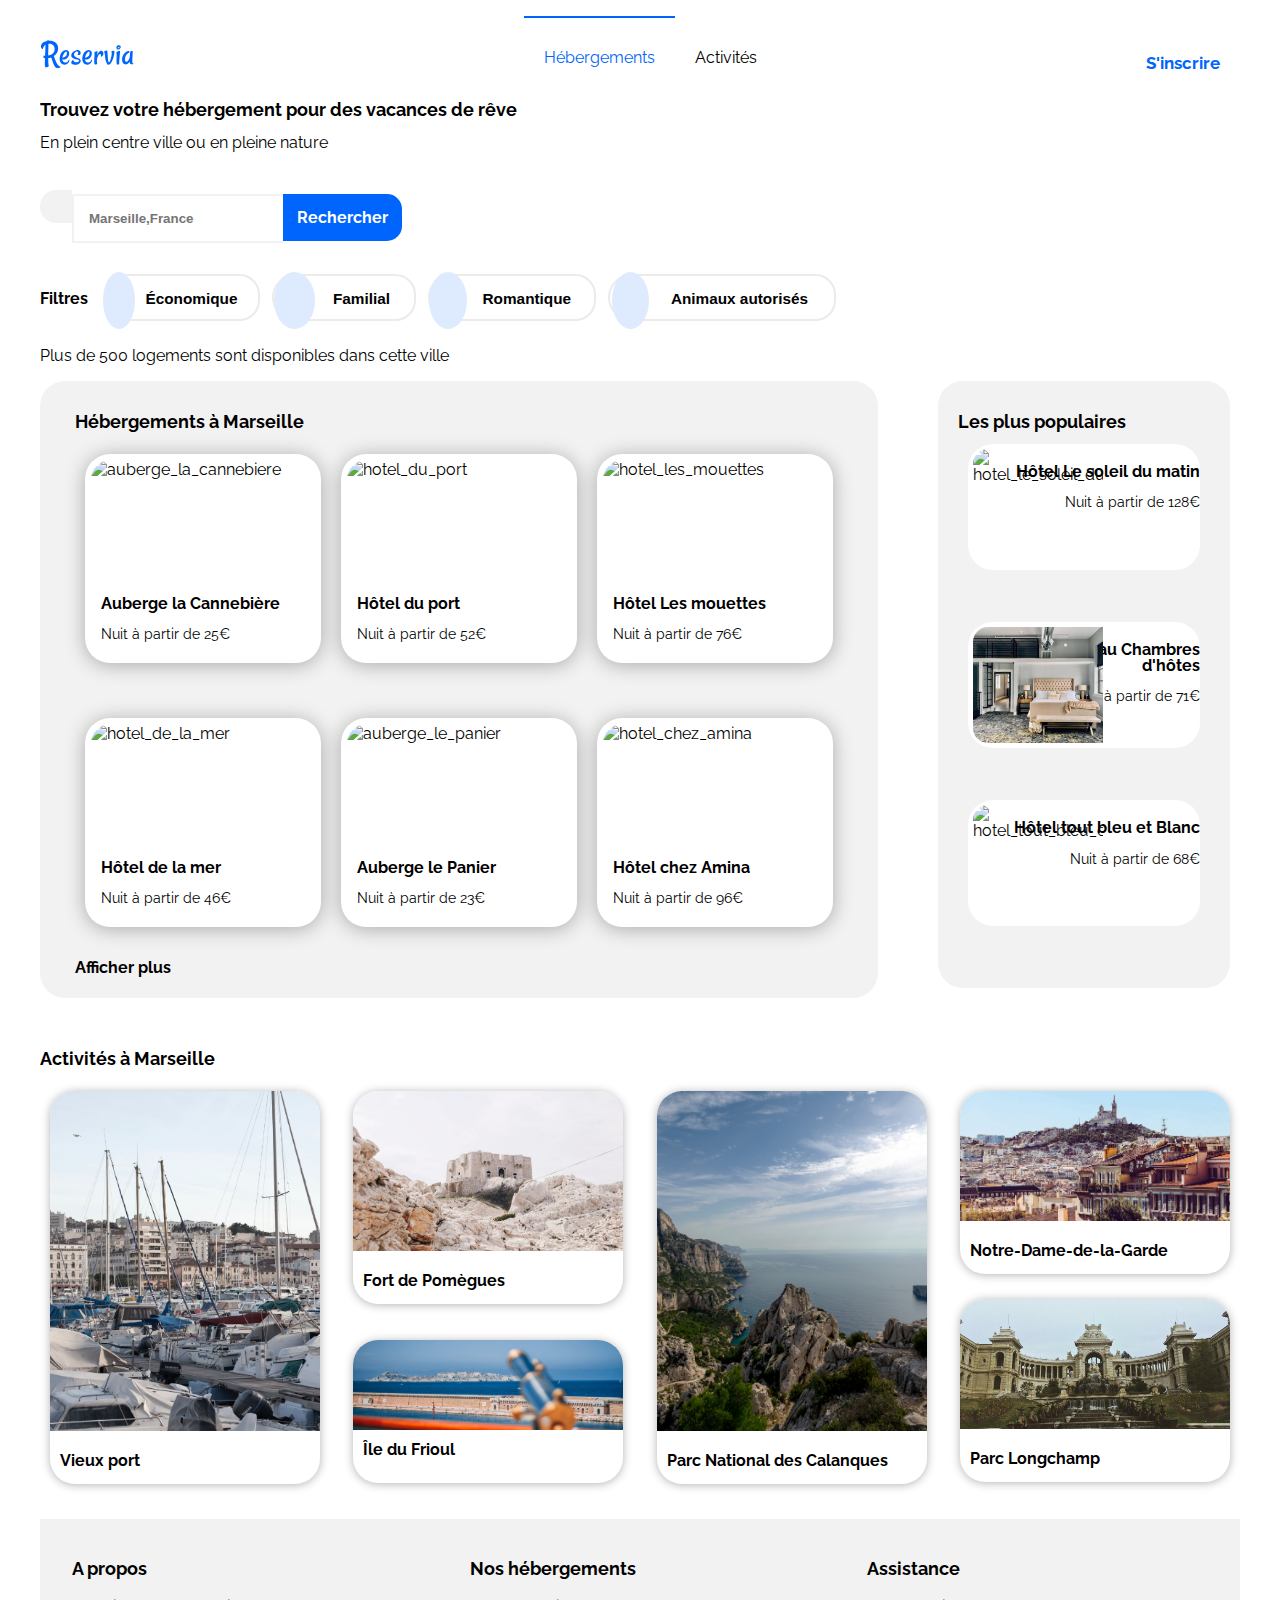
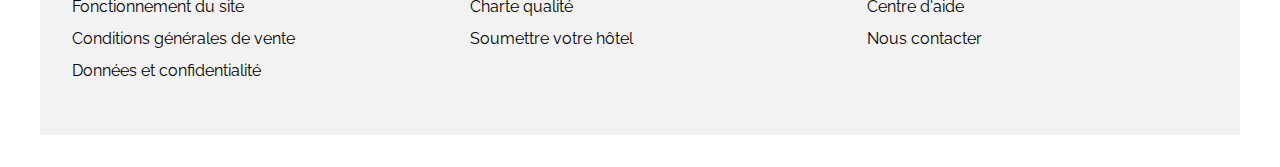
==== index.html @ 5d2b412c "Changement logo" ====
<!DOCTYPE html>

<html lang="fr">

<head>
    <meta charset="utf-8" />
    <meta name="viewport" content="width=device-width" />
    <link rel="preconnect" href="https://fonts.gstatic.com">
    <link href="https://fonts.googleapis.com/css2?family=Raleway:wght@300;400;700&display=swap" rel="stylesheet">
    <link href="Style.css" rel="stylesheet" />
    <link href="./css/all.css" rel="stylesheet">
    <title>Reservia</title>
</head>

<body>
    <div id="bloc_page">
        <div class="container">
            <header>


                <div id="logo">
                    <img src="img/Reservia.svg" alt="Logo de Reservia">
                </div>

                <nav class="liens-menu">
                    <ul>
                        <li class="menu1"><a href="#hebergements-a-marseille">Hébergements</a></li>
                        <li class="menu2"><a href="#activites">Activités </a></li>

                    </ul>
                </nav>
                <nav>
                    <h3 class="menu3"><a href="#">S'inscrire</a></h3>
                </nav>
            </header>

            <h1>Trouvez votre hébergement pour des vacances de rêve</h1>
            <p>En plein centre ville ou en pleine nature</p>

            <div class="recherche">
                <i class="fas fa-map-marker-alt"></i><input type="search" placeholder="Marseille,France">

                <h5>Rechercher<i class="fas fa-search"></i></h5>
            </div>


            <div id="filtres">
                <h4>Filtres</h4>

                <button class="encadrement1"><i class="fas fa-money-bill-wave"></i>
                    <h6>Économique</h6>
                </button>
                <button class="encadrement2"><i class="fas fa-child"></i>
                    <h6>Familial</h6>
                </button>
                <button class="encadrement3"><i class="fas fa-heart"></i>
                    <h6>Romantique</h6>
                </button>
                <button class="encadrement4"><i class="fas fa-dog"></i>
                    <h6>Animaux autorisés</h6>
                </button>
            </div>

            <p><i class="fas fa-info-circle"></i> Plus de 500 logements sont disponibles dans cette ville</p>

            <section>
                <div class="hotel-grid">
                    <h2>Hébergements à Marseille</h2>


                    <div class="hotel-card1">
                        <figure>
                            <div class="hotel-card-picture">
                                <a href="#">

                                    <img src="img/hebergements/3_medium/auberge_la_cannebiere_medium.jpg"
                                        alt="auberge_la_cannebiere"> </a>

                            </div>
                            <figcaption>
                                <a href="#"> Auberge la Cannebière <br>
                                    <p>Nuit à partir de 25€</p>
                                    <i class="fas fa-star"></i><i class="fas fa-star"></i><i class="fas fa-star"></i><i
                                        class="fas fa-star"></i><i class="far fa-star"></i>
                                </a>
                            </figcaption>
                        </figure>


                        <figure>
                            <div class="hotel-card-picture">

                                <a href="#">

                                    <img src="img/hebergements/3_medium/hotel_du_port_medium.jpg"
                                        alt="hotel_du_port"></a>
                            </div>
                            <figcaption>
                                <a href="#">Hôtel du port<br>
                                    <p>Nuit à partir de 52€</p>
                                    <i class="fas fa-star"></i><i class="fas fa-star"></i><i class="fas fa-star"></i><i
                                        class="fas fa-star"></i><i class="fas fa-star"></i>
                                </a>

                            </figcaption>
                        </figure>


                        <figure>
                            <div class="hotel-card-picture">

                                <a href="#">

                                    <img src="img/hebergements/3_medium/hotel_les_mouettes_medium.jpg"
                                        alt="hotel_les_mouettes"></a>
                            </div>
                            <figcaption>
                                <a href="#">Hôtel Les mouettes<br>
                                    <p>Nuit à partir de 76€</p>
                                    <i class="fas fa-star"></i><i class="fas fa-star"></i><i class="fas fa-star"></i><i
                                        class="fas fa-star"></i><i class="far fa-star"></i>
                                </a>

                            </figcaption>
                        </figure>
                    </div>

                    <div class="hotel-card2">
                        <figure>
                            <div class="hotel-card-picture">

                                <a href="#">

                                    <img src="img/hebergements/3_medium/hotel_de_la_mer_medium.jpg"
                                        alt="hotel_de_la_mer"></a>
                            </div>
                            <figcaption>
                                <a href="#">Hôtel de la mer<br>
                                    <p>Nuit à partir de 46€</p>
                                    <i class="fas fa-star"></i><i class="fas fa-star"></i><i class="fas fa-star"></i><i
                                        class="far fa-star"></i><i class="far fa-star"></i>
                                </a>

                            </figcaption>
                        </figure>


                        <figure>
                            <div class="hotel-card-picture">

                                <a href="#">

                                    <img src="img/hebergements/3_medium/auberge_le_panier_medium.jpg"
                                        alt="auberge_le_panier"></a>
                            </div>
                            <figcaption>
                                <a href="#">Auberge le Panier<br>
                                    <p>Nuit à partir de 23€</p>
                                    <i class="fas fa-star"></i><i class="fas fa-star"></i><i class="fas fa-star"></i><i
                                        class="fas fa-star"></i><i class="far fa-star"></i>
                                </a>

                            </figcaption>
                        </figure>


                        <figure>
                            <div class="hotel-card-picture">

                                <a href="#">

                                    <img src="img/hebergements/3_medium/hotel_chez_amina_medium.jpg"
                                        alt="hotel_chez_amina"></a>
                            </div>
                            <figcaption>
                                <a href="#">Hôtel chez Amina<br>
                                    <p>Nuit à partir de 96€</p>
                                    <i class="fas fa-star"></i><i class="fas fa-star"></i><i class="fas fa-star"></i><i
                                        class="fas fa-star"></i><i class="fas fa-star"></i>
                                </a>

                            </figcaption>
                        </figure>
                    </div>

                    <h4>Afficher plus</h4>
                </div>

                <aside>
                    <div id="populaires">
                        <h2>Les plus populaires<i class="fas fa-chart-line"></i></h2>

                        <div class="hotel-card-popular">
                            <figure>
                                <div class="hotel-card-picture2">

                                    <a href="#">

                                        <img src="img/hebergements/4_small/hotel_le_soleil_du_matin.jpg"
                                            alt="hotel_le_soleil_du_matin"></a>
                                </div>
                                <figcaption>
                                    <a href="#">Hôtel Le soleil du matin<br>
                                        <p>Nuit à partir de 128€</p>
                                        <i class="fas fa-star"></i><i class="fas fa-star"></i><i
                                            class="fas fa-star"></i><i class="fas fa-star"></i><i
                                            class="fas fa-star"></i>
                                    </a>

                                </figcaption>
                            </figure>
                        </div>

                        <div class="hotel-card-popular">
                            <figure>
                                <div class="hotel-card-picture2">

                                    <a href="#">

                                        <img src="img/hebergements/4_small/au_coeur_de_leau_chambres_dhotes.jpg"
                                            alt="hotel_au_coeur_de_l'eau"></a>
                                </div>
                                <figcaption>
                                    <a href="#">Au coeur de l'eau Chambres d'hôtes<br>
                                        <p>Nuit à partir de 71€</p>
                                        <i class="fas fa-star"></i><i class="fas fa-star"></i><i
                                            class="fas fa-star"></i><i class="fas fa-star"></i><i
                                            class="far fa-star"></i>
                                    </a>

                                </figcaption>
                            </figure>
                        </div>

                        <div class="hotel-card-popular">
                            <figure>
                                <div class="hotel-card-picture2">

                                    <a href="#">

                                        <img src="img/hebergements/4_small/hotel_tout_bleu_et_blanc.jpg"
                                            alt="hotel_tout_bleu_et_blanc"> </a>
                                </div>
                                <figcaption>
                                    <a href="#">Hôtel tout bleu et Blanc<br>
                                        <p>Nuit à partir de 68€</p>
                                        <i class="fas fa-star"></i><i class="fas fa-star"></i><i
                                            class="fas fa-star"></i><i class="fas fa-star"></i><i
                                            class="far fa-star"></i>
                                    </a>

                                </figcaption>
                            </figure>
                        </div>

                    </div>

                </aside>
            </section>

            <section id="act-Marseille">
                <h2 id="activites"> Activités à Marseille</h2>

                <div class="activity">

                    <div class="card-activity1">


                        <figure>
                            <div class="activity-picture">

                                <a href="#">

                                    <img src="img/activites/1_xlarge/vieux_port_large.jpg" alt="vieux_port"></a>
                            </div>

                            <figcaption>
                                <a href="#">Vieux port</a>

                            </figcaption>
                        </figure>
                    </div>

                    <div class="card-activity2">
                        <figure>
                            <div class="activity-picture">
                                <div id="fort">
                                    <a href="#">

                                        <img src="img/activites/3_medium/fort_de_pomegues_medium.jpg"
                                            alt="fort_de_pomegues"> </a>
                                </div>
                            </div>
                            <figcaption>
                                <a href="#">Fort de Pomègues</a>


                            </figcaption>
                        </figure>

                        <figure>
                            <div class="activity-picture">
                                <div id="frioul">
                                    <a href="#">
                                        <img src="img/activites/3_medium/ile_du_frioul_medium.jpg"
                                            alt="ile_du_frioul"></a>

                                </div>
                                <figcaption>
                                    <a href="#">Île du Frioul </a>
                            </div>
                            </figcaption>
                        </figure>
                    </div>

                    <div class="card-activity1">
                        <figure>
                            <div class="activity-picture">

                                <a href="#">
                                    <img src="img/activites/1_xlarge/parc_national_des_calanques_large.jpg"
                                        alt="parc_national_des_calanques"></a>
                            </div>
                            <figcaption>
                                <a href="#">Parc National des Calanques</a>

                            </figcaption>
                        </figure>
                    </div>

                    <div class="card-activity3">
                        <figure>
                            <div class="activity-picture">

                                <a href="#">
                                    <img src="img/activites/3_medium/notre_dame_de_la_garde_medium.jpg"
                                        alt="notre_dame_de_la_garde"></a>
                            </div>
                            <figcaption>
                                <a href="#">Notre-Dame-de-la-Garde</a>

                            </figcaption>
                        </figure>


                        <div class="card-activity3">
                            <figure>
                                <div class="activity-picture">

                                    <a href="#">
                                        <img src="img/activites/3_medium/parc_longchamp_medium.jpg"
                                            alt="parc_longchamp"></a>
                                </div>
                                <figcaption>
                                    <a href="#">Parc Longchamp</a>
                                </figcaption>
                            </figure>
                        </div>

                    </div>
                </div>
            </section>


            <footer>

                <div class="footer-box container">
                    <div class="footer-sections">
                        <h1>A propos</h1>
                        <ul>
                            <li><a href="#">Fonctionnement du site</a></li>
                            <li><a href="#">Conditions générales de vente</a></li>
                            <li><a href="#">Données et confidentialité</a></li>
                        </ul>
                    </div>

                    <div class="footer-sections">
                        <h1> Nos hébergements </h1>
                        <ul>
                            <li><a href="#">Charte qualité</a></li>
                            <li><a href="#">Soumettre votre hôtel</a>
                        </ul>
                    </div>

                    <div class="footer-sections">
                        <h1>Assistance</h1>
                        <ul>
                            <li><a href="#">Centre d'aide</a></li>
                            <li><a href="#">Nous contacter</a></li>
                        </ul>
                    </div>
                </div>


            </footer>
        </div>
    </div>
</body>

</html>
---- Style.css ----
/*Police*/

body {
    font-family: "Raleway", sans-serif;
    margin:0;
}

                    /*#############################*/
                    /*Eléments principaux de la page*/
                    /*#############################*/

.container {
    max-width: 1200px;
    margin: auto;
    padding: 2em;
}
/*Photos body*/

figure a{
    text-decoration: none;
    color:black;
}

/*Header-Navigation*/

header img {
    width: 95px;
}

.liens-menu {
    list-style-type: none;
    display: flex;
}

header ul{
    list-style-type: none;
    display: flex;
}

header {
    display: flex;
    justify-content: space-between;

}

header a {
    color: black;
    text-decoration: none;
    padding:20px;
}

.menu1 a {
    color: #0065fc;
    border-top: 2px solid #0065fc;
    padding-top: 30px;
}

.menu3 a {
    color: #0065fc;
    font-size: 0.9em;
}

/*Les différents titres*/

h1, h2{
    font-weight: bold;
    font-size:1.15em;
    line-height: 0.7em;
}

/*Pour la section hébergements et activités*/

section {
    display: flex;
    flex-wrap: nowrap;
}

/*barre de recherche*/

.fa-map-marker-alt {
    color: black;
    border-radius: 16px 0px 0px 16px;
    background-color:  #f2f2f2;
    padding: 16px;
    padding-bottom: 18px;
    padding-top:15px;
}

input {
    font-weight:bold;
    border:2px solid #f2f2f2;
    border-color: #f2f2f2;
    padding: 15px;
    border-right: 10px;
}

.recherche  {
    display: flex;
    flex-wrap: nowrap;
    justify-content: flex-start;
    align-items: baseline;
    background-color: transparent;
}

.recherche h5 {
    color: white;
    font-size: 1em;
    border:none;
    border-radius: 0px 15px 15px 0px;
    border-color: #f2f2f2;
    padding: 14px;
    background-color: #0065fc;
}

.fa-search {
    color: transparent;
}
                /*######*/
                /*Filtres*/
                /*######*/

#filtres{
    display: flex;
}
#filtres h4{
    margin-right: 10px;
}
#filtres h6{
    font-size: 1.15em;
    font-weight: bold;
    text-align: center;
    margin:8px;
}
    /*Encadrement des filtres*/

button {
    display: flex;
    justify-content: space-around;
    border-radius: 230px 200px 200px 230px;
    border: solid #dad3d37a 0.188em;
    background-color: white;
    padding: 0;
    margin: 6px;
    height:47px;
    padding: 5px 6px 0px 0px;
}


button:hover {
    color: #deebff;
    background-color:#0065fc;
}

/*Icônes et encadrement filtres*/

.encadrement1{
    width: 13%;
    padding-top: 6px;
}

.encadrement2{
    width: 12%;
    padding-top: 6px;
}

.encadrement3{
    width: 14%;
    padding-top: 6px;
}

.encadrement4{
    width: 19%;
    padding-top: 6px;
}

.fa-money-bill-wave {
    color: #0065fc;
    background-color: #deebff;
    padding: 20px 16px 16px 16px;
    border-radius: 50%;
    margin: -10px;
}

.fa-money-bill-wave:hover{
    background-color:rgb(250, 250, 250);
}

.fa-child {
    color: #0065fc;
    background-color: #deebff;
    padding: 20px 21px 16px 20px;
    border-radius: 54%;
    margin: -10px;
}

.fa-child:hover {
    background-color:rgb(250, 250, 250);

}

.fa-heart {
    color: #0065fc;
    background-color: #deebff;
    padding: 20px 19px 16px 19px;
    border-radius: 50%;
    margin: -10px;
}

.fa-heart:hover {
    background-color:rgb(250, 250, 250);

}

.fa-dog {
    color: #0065fc;
    background-color: #deebff;
    padding: 19px 18px 18px 19px;
    border-radius: 60%;
    margin: -10px;
}

.fa-dog:hover {
    background-color:rgb(250, 250, 250);

}

.fa-info-circle {
    color: white;
    background-color: #0065fc;
    border-radius: 60%;
}

/*Hébergements et activités*/

.fa-chart-line {
    padding-left: 135px;
}

.fa-star {
    color:  #0065fc;
}

.far.fa-star {
    color:  #f2f2f2;
}

                /*############################################*/
                /* MAIN SECTION WITH HOTELS GRID AND POPULAR */
                /*############################################*/

/*Relatif à Hébergements,Populaires et activités*/

figure {
    border-radius: 25px 25px 25px 25px;
    margin-top: 10px;
    margin-bottom: 10px;
    margin-left: 10px;
    margin-right: 10px;
}

figure img {
    display: flex;
    flex-flow: row nowrap;
    width: 100%;
    border-radius: 20px 20px 0px 0px;
    margin-top: 0px;
    margin-bottom: 0px;
    margin-left: 0px;
    margin-right: 0px;
}

figcaption {
    text-align: left;
    margin-top: 10px;
    margin-bottom: 10px;
    margin-left: 10px;
    margin-right: 10px;
}

figcaption {
    font-weight: bold;
    line-height: 1em;
    font-size: 1em;
}

figcaption p {
    font-weight:normal;
    font-size: 0.9em;
}
                                    /*#######################*/

/* Hébergements */


.hotel-grid {
    display: flex;
    flex-wrap: wrap;
    align-content: flex-start;
    border-radius: 25px 25px 25px 25px;
    background-color: #f2f2f2;
    padding-right: 35px;
    padding-left: 35px;
    padding-top: 20px;
    width: 65%;
}

.hotel-card-picture{
    position: relative;
    width: 14rem;
    height: 0;
    padding-bottom: 56.25%;
    overflow: hidden;
}

.hotel-card1{
    display: flex;
    flex-wrap: nowrap;
}

.hotel-grid figure{
    background-color: white;
    border-radius: 25px 25px 25px 25px;
    box-shadow:  0px 2px 20px rgba(0, 0, 0, 0.3);
    margin-top: 10px;
    margin-bottom: 10px;
    padding: 6px;
}

.hotel-card2{
    display: flex;
    flex-wrap: nowrap;
    margin-top:35px;
}

.hotel-card-picture img {
    position:absolute;
    object-fit: cover;
    height: 100%;
}

/*section aside Les plus populaires*/

aside {
    padding-left:20px;
}

#populaires {
    flex-direction: column;
    border-radius: 25px 25px 25px 25px;
    border: 2px;
    margin-left: 40px;
    padding-bottom: 10px;
    padding-top: 20px;
    padding-left: 20px;
    padding-right: 20px;
    width: 60%;
    background-color: #f2f2f2;
}

#populaires h1{
    padding-left: 15px;
}

#populaires figcaption{
    display: flex;
    flex-direction: column;
    width: 20em;
    margin:0;
    padding-top: 20px;
    text-align: right;
}

#populaires figure {
    border-radius: 25px 25px 25px 25px;
    background-color: white;
    padding-bottom: 10px;
}

#populaires figure{
    display: flex;
}


.hotel-card-popular img {
    margin: 5px;
    border-radius: 15px 0px 0px 15px;
    width:130px;
    height: 150px; 
}

.hotel-card-popular figure {
    margin-bottom: 52px;
}

.hotel-card-picture2 {
    position:relative;
    width: 0rem;
    height: 2em;
    padding-bottom: 36.25%;
}

.hotel-card-picture2 img { 
position:absolute;
object-fit: cover;
height: 100%;
}

/*Dernière section activités*/

#act-Marseille{
    display: block;
    margin-top:55px;
}

.activity {
    display: flex;
    flex-wrap: nowrap;
    justify-content: space-between;
    align-content: space-between;
    margin-bottom: auto;
}

.activity figcaption{
    padding-bottom: 15px;
}

.activity figure{
    box-shadow:  0px 1px 10px rgba(0, 0, 0, 0.3);
    }


/*Images activity*/

.activity-picture{
    position: relative;
    width: 100%;
    overflow: hidden;
}

.card-activity1 img {    
    object-fit: cover;
    height:340px;
    width:270px;
    border-radius: 25px 25px 0px 0px;
    margin-bottom: 12px;
}

.card-activity2 img {
    object-fit:cover;
    height:140px;
    width: 270px;
    border-radius:25px 25px 0px 0px;
    margin-bottom: 12px;
}

.card-activity2 figure{
    margin-bottom: 36px;
}

#frioul img{
    height: 90px;
}

#fort img{
    height: 160px; 
}

#frioul figcaption{
    padding-top: 27px;
}

.card-activity3 img {
    object-fit: cover;
    height:130px;
    width: 270px;
    border-radius: 25px 25px 0px 0px;
    margin-bottom: 12px;
}

.card-activity3 figure{
    margin-bottom: 25px;
}

/* FOOTER */

footer h1{
    font-size: 1.10em;
}
.footer-box {
    display: flex;
    flex-direction: row;
    flex-wrap: nowrap;
    justify-content: space-between;
    align-content: space-between;
}

footer {
    background-color:#f2f2f2;
}

footer a {
    /* configuration des sections du footer */
    text-decoration: none;
    color: black;
}

.footer-sections li {
    list-style-type: none;
    text-align: left;
    line-height: 2em;
}
.footer-sections ul {
    padding-left: 0;
}

                        /*#################*/
                        /*Partie responsive*/
                        /*#################*/

@media screen and (max-width: 980px) {
    
    #bloc_page {
        width: auto;
    }

    /*Eléments de la page*/

    body h1 {
        line-height: 1.2em;
        font-size:1em;
    }

    h2{
        font-size: 1em;
    }
    
    figcaption{
        font-size: 0.8em;
    }

    p{
        font-size:0.8em;
    }

    /*Header*/

    header {
        flex-wrap: wrap;
    }

    #logo img {
        flex-wrap: wrap;
        width:65%;
        order:1;
    }

    .liens-menu {
        justify-content: flex-start;
        width: 100%;
        order: 3;
        font-size: 0.8em;
        margin-bottom: 14px;
    }
    
    header ul{
        padding:0px;
    }

    .menu1 a {
        color: #0065fc;
        border-bottom: 2px solid #0065fc;
        border-top: none;
    }

    .menu2 a {
        color: black;
        border-bottom: 2px solid #f2f2f2;
    }

    .menu3 a {
        flex-wrap: wrap;
        width: 50%;
        font-size: 0.8em;   
        order:2;
        font-size: 0.8em;   
        color: #0065fc;
    }

    /*Barre de recherche*/

    .fa-map-marker-alt {
        padding:15px;
        padding-bottom: 19px;
        padding-top: 15px;
    }
    
    .recherche {
        display: flex;
    }

    .recherche h5 {
        color: transparent;
        border-radius: 10px 10px 10px 10px;
        width: 15px; 
        background-color: #0065fc;
        padding-bottom: 0;
    }

    /*
    .fas{
        display: inline-block;
        text-align: center;
    }*/

    .fa-search {
        color: white;
    }

    /*Filtres*/
    
    #filtres {
        flex-wrap: wrap;
    }
    button {
        justify-content: space-around;
        border-radius: 230px 200px 200px 230px;
        margin: 6px;
        height: 39px;
        
    }
    #filtres h6 {
        font-size: 0.9em;
    }

    #filtres h4 {
        font-size: 0.8em;
    }

    .fa-money-bill-wave {
        padding: 12px 9px 9px 9px;
        margin: -2px;
    }

    .encadrement1 {
        width: 36%;
    }

    .fa-child{
        padding: 10px 12px 9px 11px;
        border-radius: 50%;
        margin: -2px;
    }

    .encadrement2 {
        width: 36%;
        
    }

    .encadrement1 .encadrement2 {
        order:1;
    }

    .fa-heart {
        padding: 10px 12px 9px 11px;
        border-radius: 50%;
        margin: -2px;
    }

    .encadrement3 {
        width: 36%;
        order:2;
    }

    .fa-dog {
        padding: 10px 12px 9px 11px;
        border-radius: 50%;
        margin: -2px;
    }

    .encadrement4 {
        width: 40%;
        order:3;
    }

    /*Les plus populaires*/

    #populaires {
        flex-direction: column;
        order:1;
        border: 2px;
        background-color: #f2f2f2;
        border-radius:0px;
        margin-top:20px;
        padding-bottom: 10px;
    }
    
    /*Hébergements à Marseille*/

    .hotel-grid {
        flex-direction: column;
        order:2;
        border-radius: 10px 5px 10px 5px;
        border: 1px solid black;
        border: 2px;
        padding-top:10px;
        background-color:white ;
    }
    
    .hotel-card-picture{
        width: 20rem;
        padding-bottom: 40.25%;
    }

    section {
        flex-wrap: wrap;
    }
    
    .hotel-card1 {
        flex-direction: column;
    }

    .hotel-card2 {
        flex-direction: column;
    }  

    .hotel-card figure{
        margin-top:5px;
        margin-left:5px;
        margin-right:5px;
    }

    .hotel-grid figcaption{
        line-height: 0.5;
    }

    /*Activités*/

    .activity {
        display: flex;
        flex-wrap: wrap;
        flex-direction: column;
        order:3;
        width: 100%;
        margin: auto;
        justify-content: space-around;
    }

    .activity h1 {
        margin-right: 50px;
    }

    h2 {
        margin:1em;
    }

    .activity img {
        width: 20rem;
        height: 9rem;
    }
    .card-activity1 figure {
        margin-bottom: 20px;
        margin-top:0;
    }
    .card-activity2 figure {
        margin-bottom:28px;
    }
    #fort figure {
        margin-bottom: 10px;
    }

    #fort img{
        height: 140px;
    }

    #frioul img {
        height: 140px;
    }

    /*Footer*/

    .footer-sections {
        display: flex;
        flex-direction: column;
        flex-wrap: wrap;
        background-color: #f2f2f2;
    }
    .footer-box {
        flex-direction: column;
    }
}

@media screen and (min-width: 981px) {
    .footer-sections {
        width: 30%;
    }
}
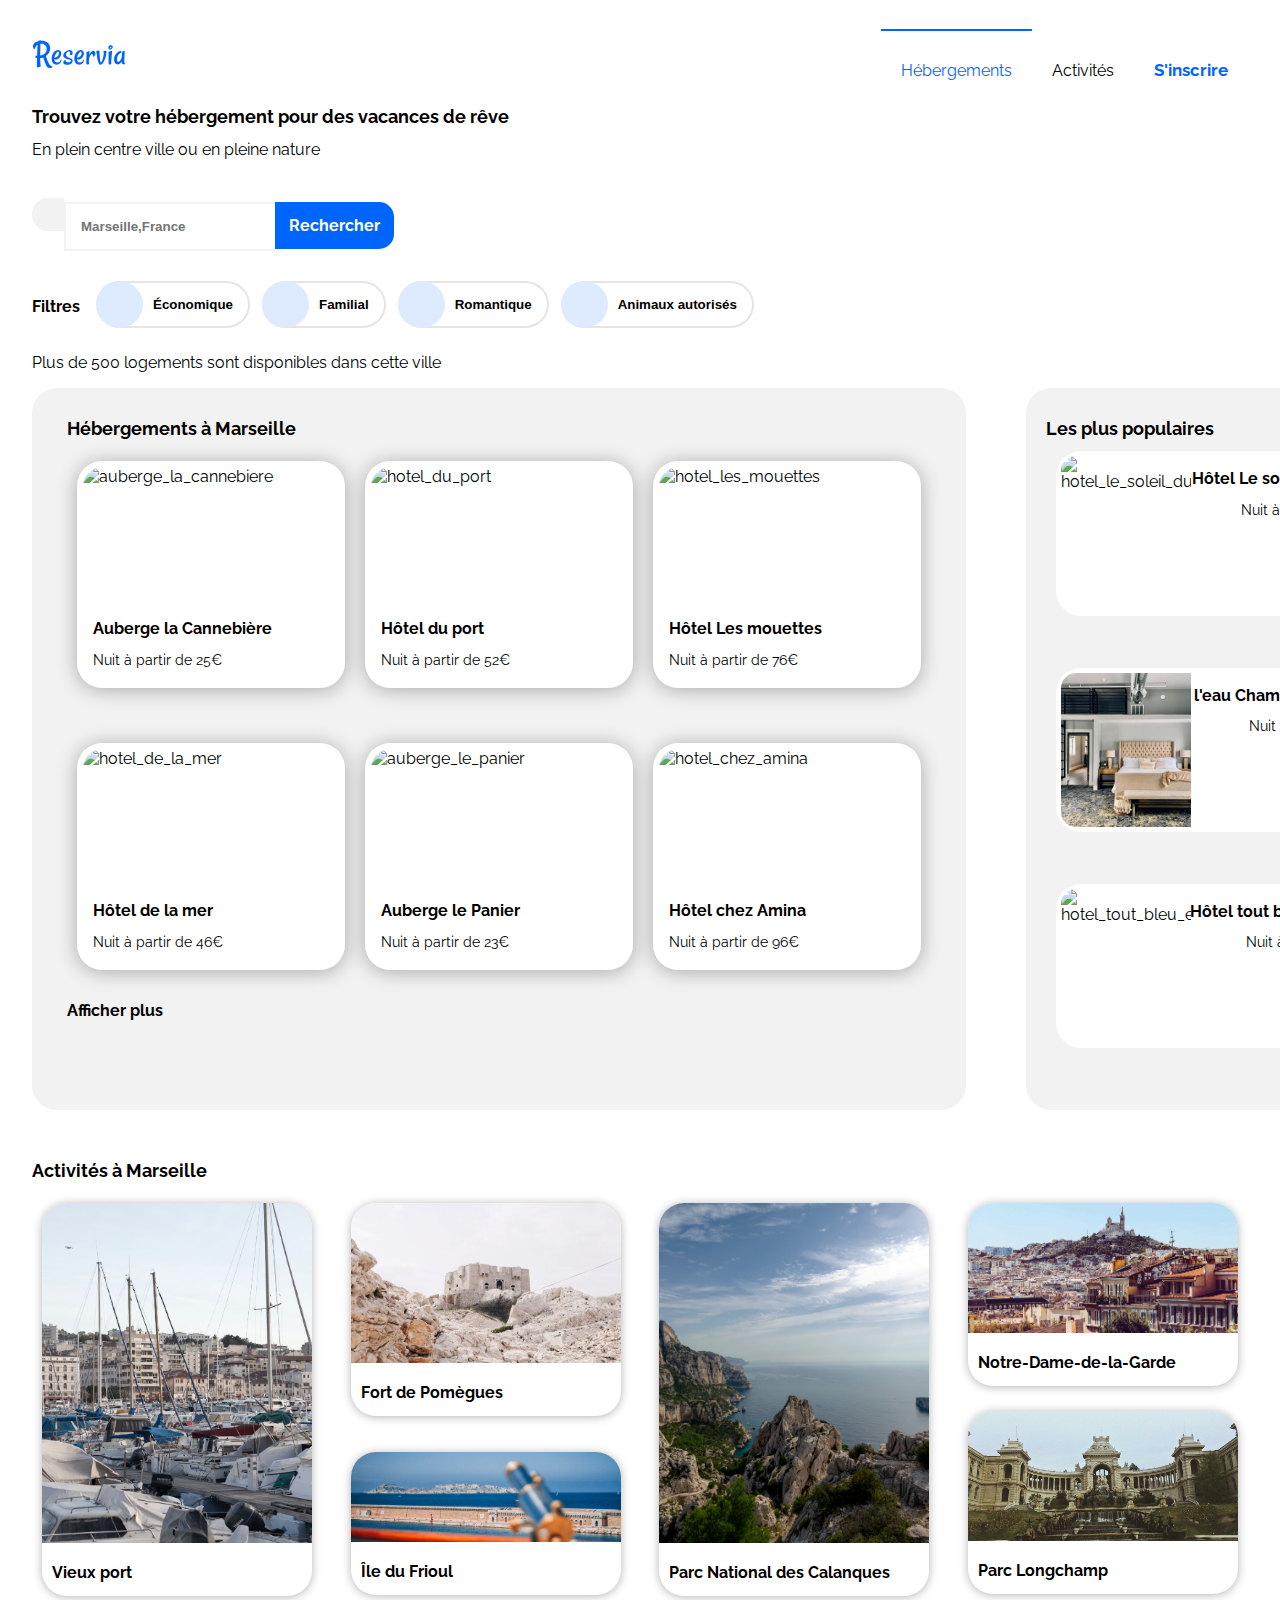
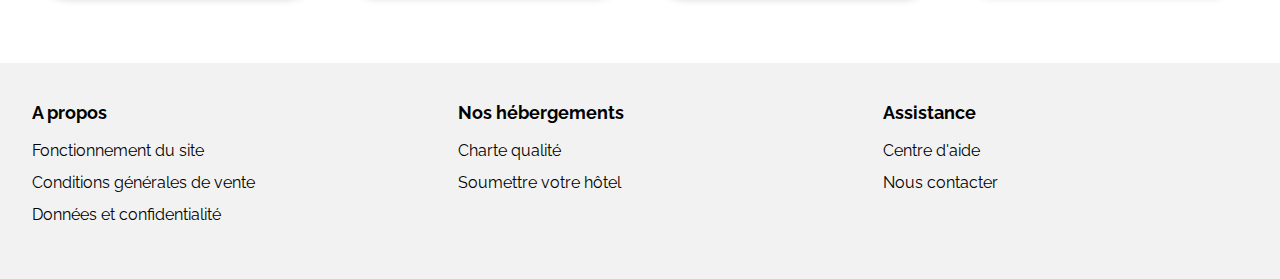
==== commit a5d297b5: "Corrections W3C et indentation" ====
--- a/index.html
+++ b/index.html
@@ -34,34 +34,45 @@
                 </nav>
             </header>
 
-            <h1>Trouvez votre hébergement pour des vacances de rêve</h1>
-            <p>En plein centre ville ou en pleine nature</p>
-
-            <div class="recherche">
-                <i class="fas fa-map-marker-alt"></i><input type="search" placeholder="Marseille,France">
-
-                <h5>Rechercher<i class="fas fa-search"></i></h5>
+            <div class="adaptation-responsive">
+                <h1>Trouvez votre hébergement pour des vacances de rêve</h1>
+                <p>En plein centre ville ou en pleine nature</p>
+
+                <div class="recherche">
+                    <i class="fas fa-map-marker-alt"></i><input type="search" placeholder="Marseille,France">
+
+                    <h5>Rechercher<i class="fas fa-search"></i></h5>
+                </div>
+
+
+                <div id="filtres">
+
+                    <h4>Filtres</h4>
+                    <div class="filtres-bouton">
+                        <button class="encadrement">
+                            <i class="fas fa-money-bill-wave"></i>
+                            <span>Économique</span>
+                        </button>
+
+                        <button class="encadrement">
+                            <i class="fas fa-child"></i>
+                            <span>Familial</span>
+                        </button>
+
+                        <button class="encadrement">
+                            <i class="fas fa-heart"></i>
+                            <span>Romantique</span>
+                        </button>
+
+                        <button class="encadrement">
+                            <i class="fas fa-dog"></i>
+                            <span>Animaux autorisés</span>
+                        </button>
+                    </div>
+                </div>
+
+                <p><i class="fas fa-info-circle"></i> Plus de 500 logements sont disponibles dans cette ville</p>
             </div>
-
-
-            <div id="filtres">
-                <h4>Filtres</h4>
-
-                <button class="encadrement1"><i class="fas fa-money-bill-wave"></i>
-                    <h6>Économique</h6>
-                </button>
-                <button class="encadrement2"><i class="fas fa-child"></i>
-                    <h6>Familial</h6>
-                </button>
-                <button class="encadrement3"><i class="fas fa-heart"></i>
-                    <h6>Romantique</h6>
-                </button>
-                <button class="encadrement4"><i class="fas fa-dog"></i>
-                    <h6>Animaux autorisés</h6>
-                </button>
-            </div>
-
-            <p><i class="fas fa-info-circle"></i> Plus de 500 logements sont disponibles dans cette ville</p>
 
             <section>
                 <div class="hotel-grid">
@@ -81,7 +92,7 @@
                                 <a href="#"> Auberge la Cannebière <br>
                                     <p>Nuit à partir de 25€</p>
                                     <i class="fas fa-star"></i><i class="fas fa-star"></i><i class="fas fa-star"></i><i
-                                        class="fas fa-star"></i><i class="far fa-star"></i>
+                                        class="fas fa-star"></i><i class="fas fa-star blank"></i>
                                 </a>
                             </figcaption>
                         </figure>
@@ -118,7 +129,7 @@
                                 <a href="#">Hôtel Les mouettes<br>
                                     <p>Nuit à partir de 76€</p>
                                     <i class="fas fa-star"></i><i class="fas fa-star"></i><i class="fas fa-star"></i><i
-                                        class="fas fa-star"></i><i class="far fa-star"></i>
+                                        class="fas fa-star"></i><i class="fas fa-star blank"></i>
                                 </a>
 
                             </figcaption>
@@ -138,7 +149,7 @@
                                 <a href="#">Hôtel de la mer<br>
                                     <p>Nuit à partir de 46€</p>
                                     <i class="fas fa-star"></i><i class="fas fa-star"></i><i class="fas fa-star"></i><i
-                                        class="far fa-star"></i><i class="far fa-star"></i>
+                                        class="fas fa-star blank"></i><i class="fas fa-star blank"></i>
                                 </a>
 
                             </figcaption>
@@ -157,7 +168,7 @@
                                 <a href="#">Auberge le Panier<br>
                                     <p>Nuit à partir de 23€</p>
                                     <i class="fas fa-star"></i><i class="fas fa-star"></i><i class="fas fa-star"></i><i
-                                        class="fas fa-star"></i><i class="far fa-star"></i>
+                                        class="fas fa-star"></i><i class="fas fa-star blank"></i>
                                 </a>
 
                             </figcaption>
@@ -225,7 +236,7 @@
                                         <p>Nuit à partir de 71€</p>
                                         <i class="fas fa-star"></i><i class="fas fa-star"></i><i
                                             class="fas fa-star"></i><i class="fas fa-star"></i><i
-                                            class="far fa-star"></i>
+                                            class="fas fa-star blank"></i>
                                     </a>
 
                                 </figcaption>
@@ -246,7 +257,7 @@
                                         <p>Nuit à partir de 68€</p>
                                         <i class="fas fa-star"></i><i class="fas fa-star"></i><i
                                             class="fas fa-star"></i><i class="fas fa-star"></i><i
-                                            class="far fa-star"></i>
+                                            class="fas fa-star blank"></i>
                                     </a>
 
                                 </figcaption>
@@ -306,10 +317,13 @@
                                             alt="ile_du_frioul"></a>
 
                                 </div>
-                                <figcaption>
-                                    <a href="#">Île du Frioul </a>
-                            </div>
-                            </figcaption>
+                            </div>
+                            <figcaption>
+
+                                <a href="#">Île du Frioul </a>
+
+                            </figcaption>
+
                         </figure>
                     </div>
 
@@ -361,40 +375,43 @@
                 </div>
             </section>
 
-
-            <footer>
-
-                <div class="footer-box container">
-                    <div class="footer-sections">
-                        <h1>A propos</h1>
-                        <ul>
-                            <li><a href="#">Fonctionnement du site</a></li>
-                            <li><a href="#">Conditions générales de vente</a></li>
-                            <li><a href="#">Données et confidentialité</a></li>
-                        </ul>
-                    </div>
-
-                    <div class="footer-sections">
-                        <h1> Nos hébergements </h1>
-                        <ul>
-                            <li><a href="#">Charte qualité</a></li>
-                            <li><a href="#">Soumettre votre hôtel</a>
-                        </ul>
-                    </div>
-
-                    <div class="footer-sections">
-                        <h1>Assistance</h1>
-                        <ul>
-                            <li><a href="#">Centre d'aide</a></li>
-                            <li><a href="#">Nous contacter</a></li>
-                        </ul>
-                    </div>
-                </div>
-
-
-            </footer>
         </div>
+        <footer>
+
+            <div class="footer-box container">
+                <div class="footer-sections">
+                    <h1>A propos</h1>
+                    <ul>
+                        <li><a href="#">Fonctionnement du site</a></li>
+                        <li><a href="#">Conditions générales de vente</a></li>
+                        <li><a href="#">Données et confidentialité</a></li>
+                    </ul>
+                </div>
+
+                <div class="footer-sections">
+                    <h1> Nos hébergements </h1>
+                    <ul>
+                        <li><a href="#">Charte qualité</a></li>
+                        <li><a href="#">Soumettre votre hôtel</a>
+                    </ul>
+                </div>
+
+                <div class="footer-sections">
+                    <h1>Assistance</h1>
+                    <ul>
+                        <li><a href="#">Centre d'aide</a></li>
+                        <li><a href="#">Nous contacter</a></li>
+                    </ul>
+                </div>
+
+            </div>
+        </footer>
+
+
+
+
     </div>
+
 </body>
 
 </html>--- a/Style.css
+++ b/Style.css
@@ -10,7 +10,7 @@
                     /*#############################*/
 
 .container {
-    max-width: 1200px;
+    max-width: 1400px;
     margin: auto;
     padding: 2em;
 }
@@ -30,6 +30,7 @@
 .liens-menu {
     list-style-type: none;
     display: flex;
+    margin-left: auto;
 }
 
 header ul{
@@ -39,8 +40,7 @@
 
 header {
     display: flex;
-    justify-content: space-between;
-
+    align-items: baseline;
 }
 
 header a {
@@ -131,95 +131,49 @@
     text-align: center;
     margin:8px;
 }
-    /*Encadrement des filtres*/
-
-button {
+
+/*Icônes et encadrement filtres*/
+
+.filtres-bouton {
+    display: flex;
+    flex-wrap: wrap;
+}
+
+.encadrement {
     display: flex;
     justify-content: space-around;
-    border-radius: 230px 200px 200px 230px;
-    border: solid #dad3d37a 0.188em;
+    align-items: center;
+    border-radius: 30px 30px 30px 30px;
+    border: solid #ccc6c67a 0.18em;
     background-color: white;
-    padding: 0;
     margin: 6px;
     height:47px;
-    padding: 5px 6px 0px 0px;
-}
-
-
-button:hover {
+    padding: 5px 15px 5px 0;
+    align-items: center;
+    border-left: 0;
+}
+
+.encadrement:hover {
     color: #deebff;
     background-color:#0065fc;
 }
 
-/*Icônes et encadrement filtres*/
-
-.encadrement1{
-    width: 13%;
-    padding-top: 6px;
-}
-
-.encadrement2{
-    width: 12%;
-    padding-top: 6px;
-}
-
-.encadrement3{
-    width: 14%;
-    padding-top: 6px;
-}
-
-.encadrement4{
-    width: 19%;
-    padding-top: 6px;
-}
-
-.fa-money-bill-wave {
+.encadrement span {
+    font-weight: bold;
+    margin-left: 10px;
+}
+
+.encadrement .fas {
     color: #0065fc;
     background-color: #deebff;
-    padding: 20px 16px 16px 16px;
     border-radius: 50%;
-    margin: -10px;
-}
-
-.fa-money-bill-wave:hover{
-    background-color:rgb(250, 250, 250);
-}
-
-.fa-child {
-    color: #0065fc;
-    background-color: #deebff;
-    padding: 20px 21px 16px 20px;
-    border-radius: 54%;
-    margin: -10px;
-}
-
-.fa-child:hover {
-    background-color:rgb(250, 250, 250);
-
-}
-
-.fa-heart {
-    color: #0065fc;
-    background-color: #deebff;
-    padding: 20px 19px 16px 19px;
-    border-radius: 50%;
-    margin: -10px;
-}
-
-.fa-heart:hover {
-    background-color:rgb(250, 250, 250);
-
-}
-
-.fa-dog {
-    color: #0065fc;
-    background-color: #deebff;
-    padding: 19px 18px 18px 19px;
-    border-radius: 60%;
-    margin: -10px;
-}
-
-.fa-dog:hover {
+    height: 47px;
+    width:47px;
+    line-height: 47px;
+    font-size: 18px;
+}
+
+.encadrement .fas:hover{
     background-color:rgb(250, 250, 250);
 
 }
@@ -238,9 +192,10 @@
 
 .fa-star {
     color:  #0065fc;
-}
-
-.far.fa-star {
+    font-size: 0.7em;
+}
+
+.fa-star.blank {
     color:  #f2f2f2;
 }
 
@@ -293,20 +248,17 @@
 
 
 .hotel-grid {
-    display: flex;
     flex-wrap: wrap;
-    align-content: flex-start;
     border-radius: 25px 25px 25px 25px;
     background-color: #f2f2f2;
     padding-right: 35px;
     padding-left: 35px;
     padding-top: 20px;
-    width: 65%;
 }
 
 .hotel-card-picture{
     position: relative;
-    width: 14rem;
+    width: 16rem;
     height: 0;
     padding-bottom: 56.25%;
     overflow: hidden;
@@ -353,7 +305,7 @@
     padding-top: 20px;
     padding-left: 20px;
     padding-right: 20px;
-    width: 60%;
+    width: 85%;
     background-color: #f2f2f2;
 }
 
@@ -521,6 +473,14 @@
     
     #bloc_page {
         width: auto;
+    }
+
+    .container {
+        padding: 0;
+    }
+
+    .adaptation-responsive {
+        padding: 0 1rem;
     }
 
     /*Eléments de la page*/
@@ -606,12 +566,6 @@
         padding-bottom: 0;
     }
 
-    /*
-    .fas{
-        display: inline-block;
-        text-align: center;
-    }*/
-
     .fa-search {
         color: white;
     }
@@ -619,67 +573,15 @@
     /*Filtres*/
     
     #filtres {
-        flex-wrap: wrap;
-    }
-    button {
-        justify-content: space-around;
-        border-radius: 230px 200px 200px 230px;
-        margin: 6px;
-        height: 39px;
-        
-    }
-    #filtres h6 {
+        flex-direction: column;
+    }
+
+    #filtres span {
         font-size: 0.9em;
     }
 
     #filtres h4 {
         font-size: 0.8em;
-    }
-
-    .fa-money-bill-wave {
-        padding: 12px 9px 9px 9px;
-        margin: -2px;
-    }
-
-    .encadrement1 {
-        width: 36%;
-    }
-
-    .fa-child{
-        padding: 10px 12px 9px 11px;
-        border-radius: 50%;
-        margin: -2px;
-    }
-
-    .encadrement2 {
-        width: 36%;
-        
-    }
-
-    .encadrement1 .encadrement2 {
-        order:1;
-    }
-
-    .fa-heart {
-        padding: 10px 12px 9px 11px;
-        border-radius: 50%;
-        margin: -2px;
-    }
-
-    .encadrement3 {
-        width: 36%;
-        order:2;
-    }
-
-    .fa-dog {
-        padding: 10px 12px 9px 11px;
-        border-radius: 50%;
-        margin: -2px;
-    }
-
-    .encadrement4 {
-        width: 40%;
-        order:3;
     }
 
     /*Les plus populaires*/
@@ -692,6 +594,10 @@
         border-radius:0px;
         margin-top:20px;
         padding-bottom: 10px;
+        padding-left: 10px;
+        padding-right: 10px;
+        width:auto;
+        margin-left:0;
     }
     
     /*Hébergements à Marseille*/
@@ -703,7 +609,8 @@
         border: 1px solid black;
         border: 2px;
         padding-top:10px;
-        background-color:white ;
+        background-color:transparent ;
+        padding-left: 0;
     }
     
     .hotel-card-picture{
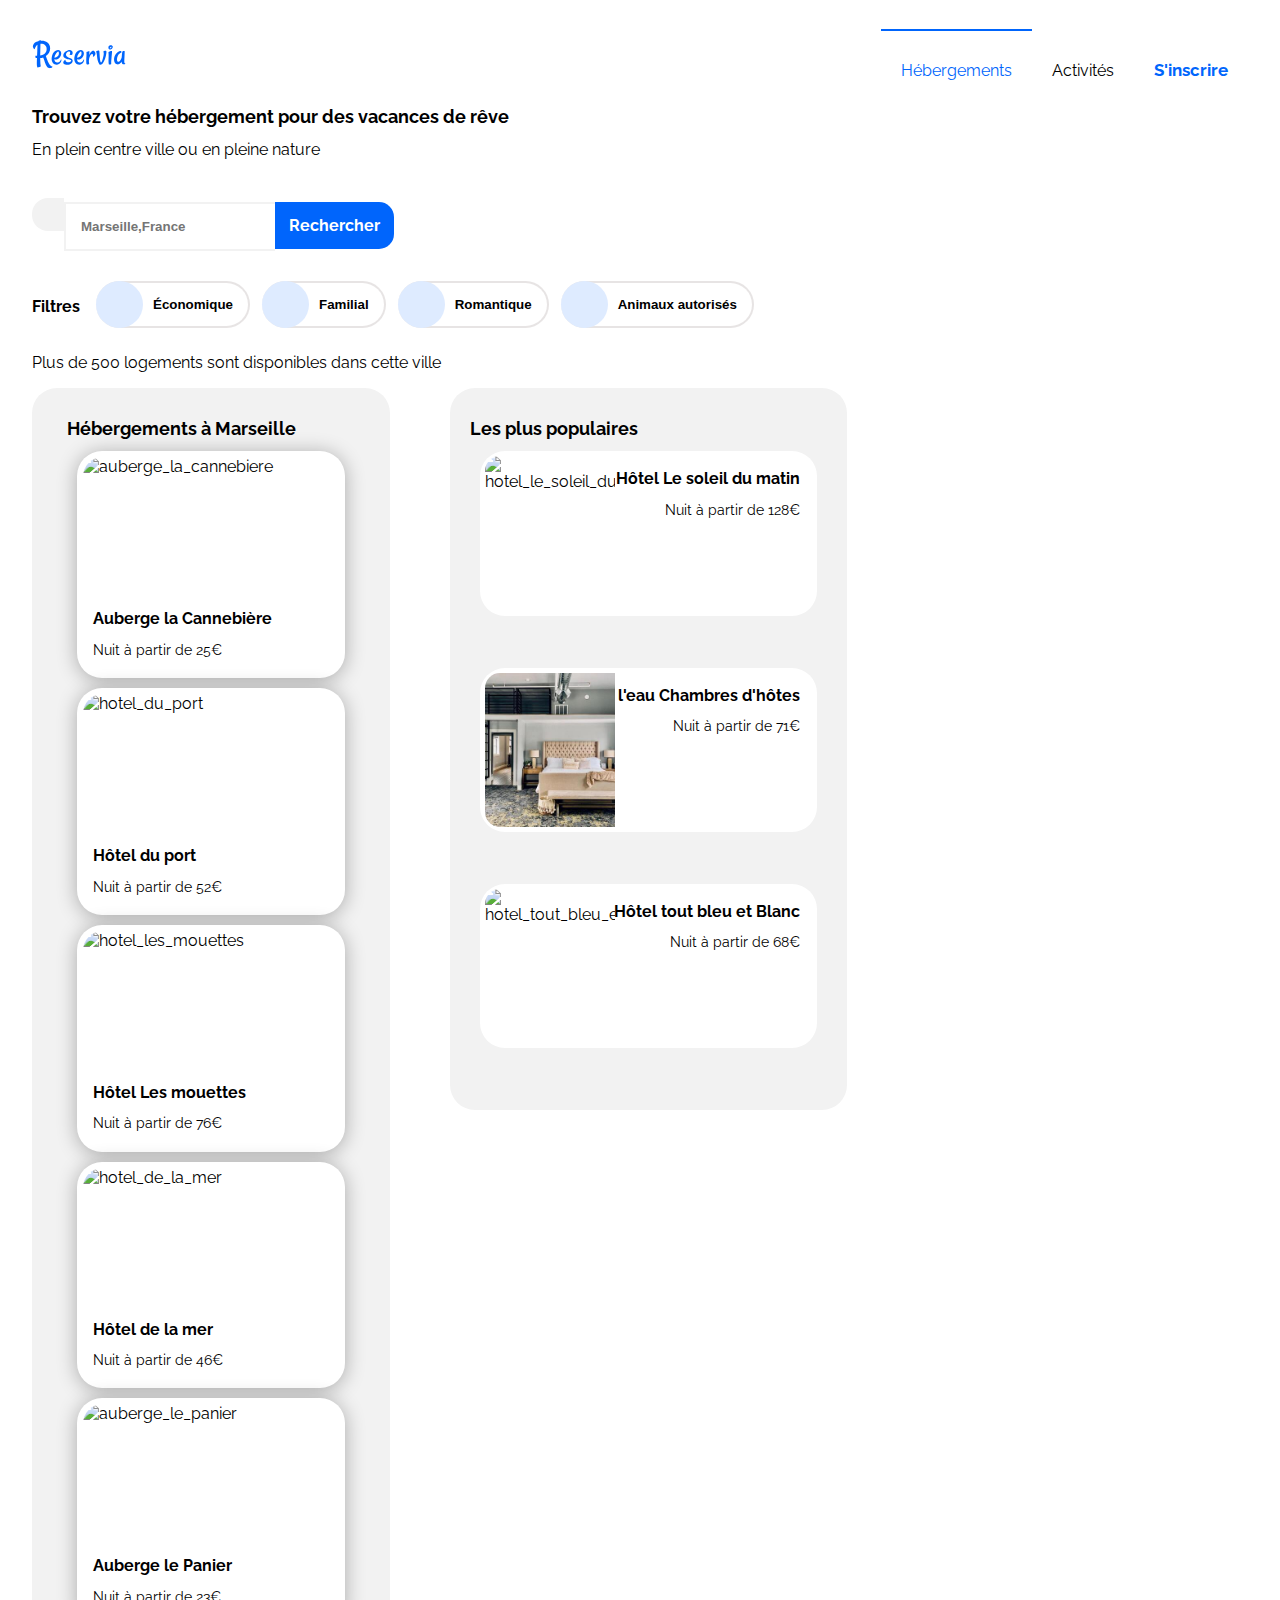
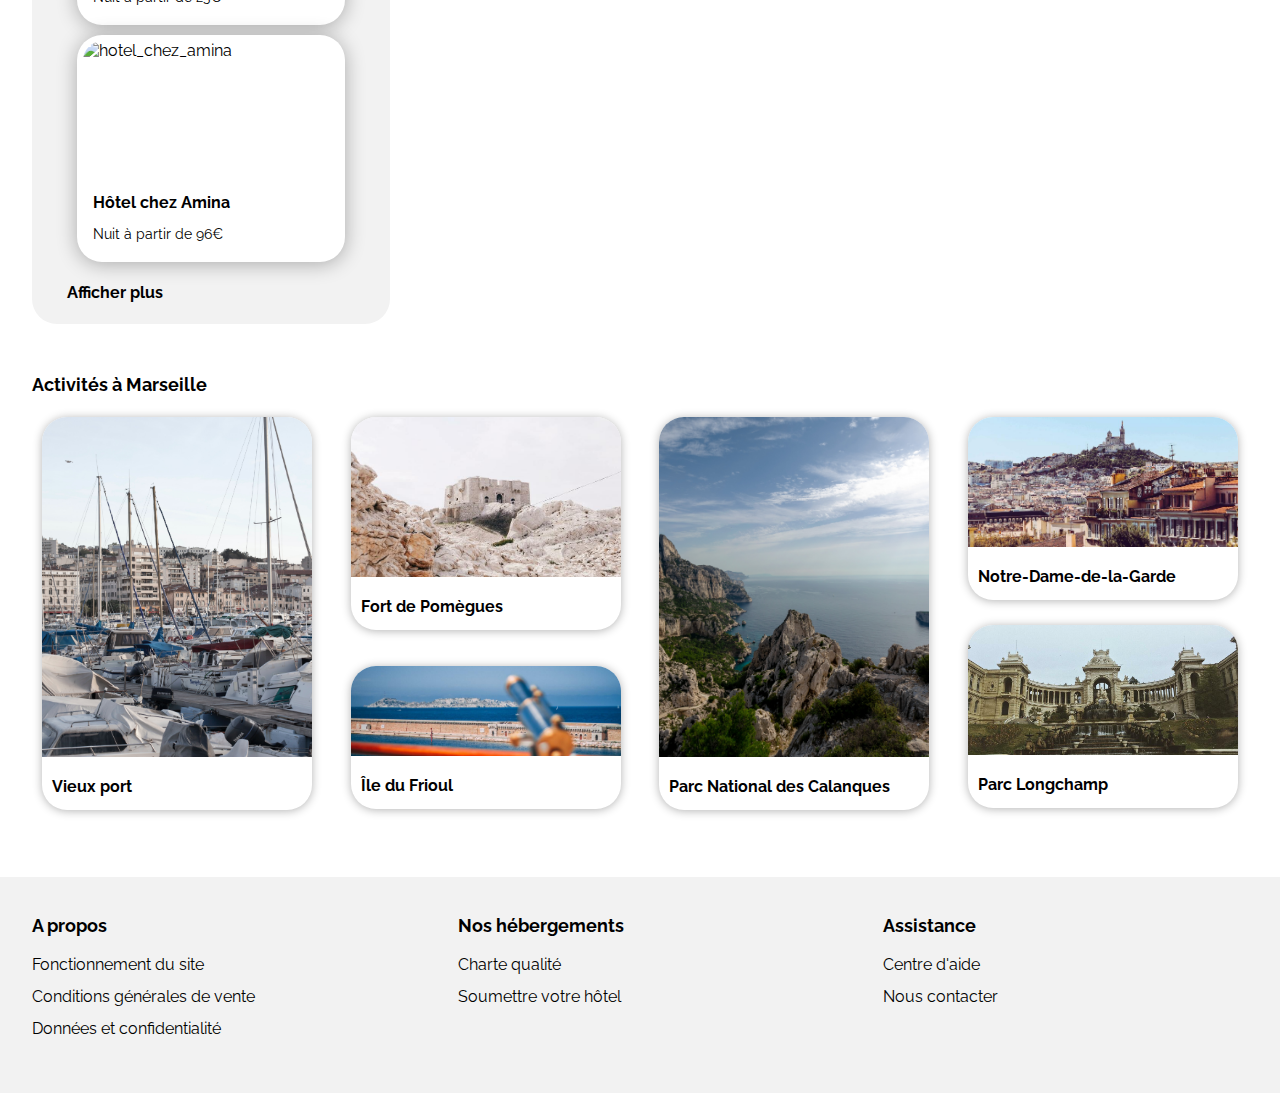
==== commit 3f6f3414: "Suppression de hotel card1 et hotel card2 et ajout de hotel cards, suppression des <br>" ====
--- a/index.html
+++ b/index.html
@@ -79,7 +79,7 @@
                     <h2>Hébergements à Marseille</h2>
 
 
-                    <div class="hotel-card1">
+                    <div class="hotel-cards">
                         <figure>
                             <div class="hotel-card-picture">
                                 <a href="#">
@@ -134,9 +134,8 @@
 
                             </figcaption>
                         </figure>
-                    </div>
-
-                    <div class="hotel-card2">
+
+
                         <figure>
                             <div class="hotel-card-picture">
 
@@ -211,7 +210,7 @@
                                             alt="hotel_le_soleil_du_matin"></a>
                                 </div>
                                 <figcaption>
-                                    <a href="#">Hôtel Le soleil du matin<br>
+                                    <a href="#">Hôtel Le soleil du matin
                                         <p>Nuit à partir de 128€</p>
                                         <i class="fas fa-star"></i><i class="fas fa-star"></i><i
                                             class="fas fa-star"></i><i class="fas fa-star"></i><i
@@ -232,7 +231,7 @@
                                             alt="hotel_au_coeur_de_l'eau"></a>
                                 </div>
                                 <figcaption>
-                                    <a href="#">Au coeur de l'eau Chambres d'hôtes<br>
+                                    <a href="#">Au coeur de l'eau Chambres d'hôtes
                                         <p>Nuit à partir de 71€</p>
                                         <i class="fas fa-star"></i><i class="fas fa-star"></i><i
                                             class="fas fa-star"></i><i class="fas fa-star"></i><i
@@ -253,7 +252,7 @@
                                             alt="hotel_tout_bleu_et_blanc"> </a>
                                 </div>
                                 <figcaption>
-                                    <a href="#">Hôtel tout bleu et Blanc<br>
+                                    <a href="#">Hôtel tout bleu et Blanc
                                         <p>Nuit à partir de 68€</p>
                                         <i class="fas fa-star"></i><i class="fas fa-star"></i><i
                                             class="fas fa-star"></i><i class="fas fa-star"></i><i
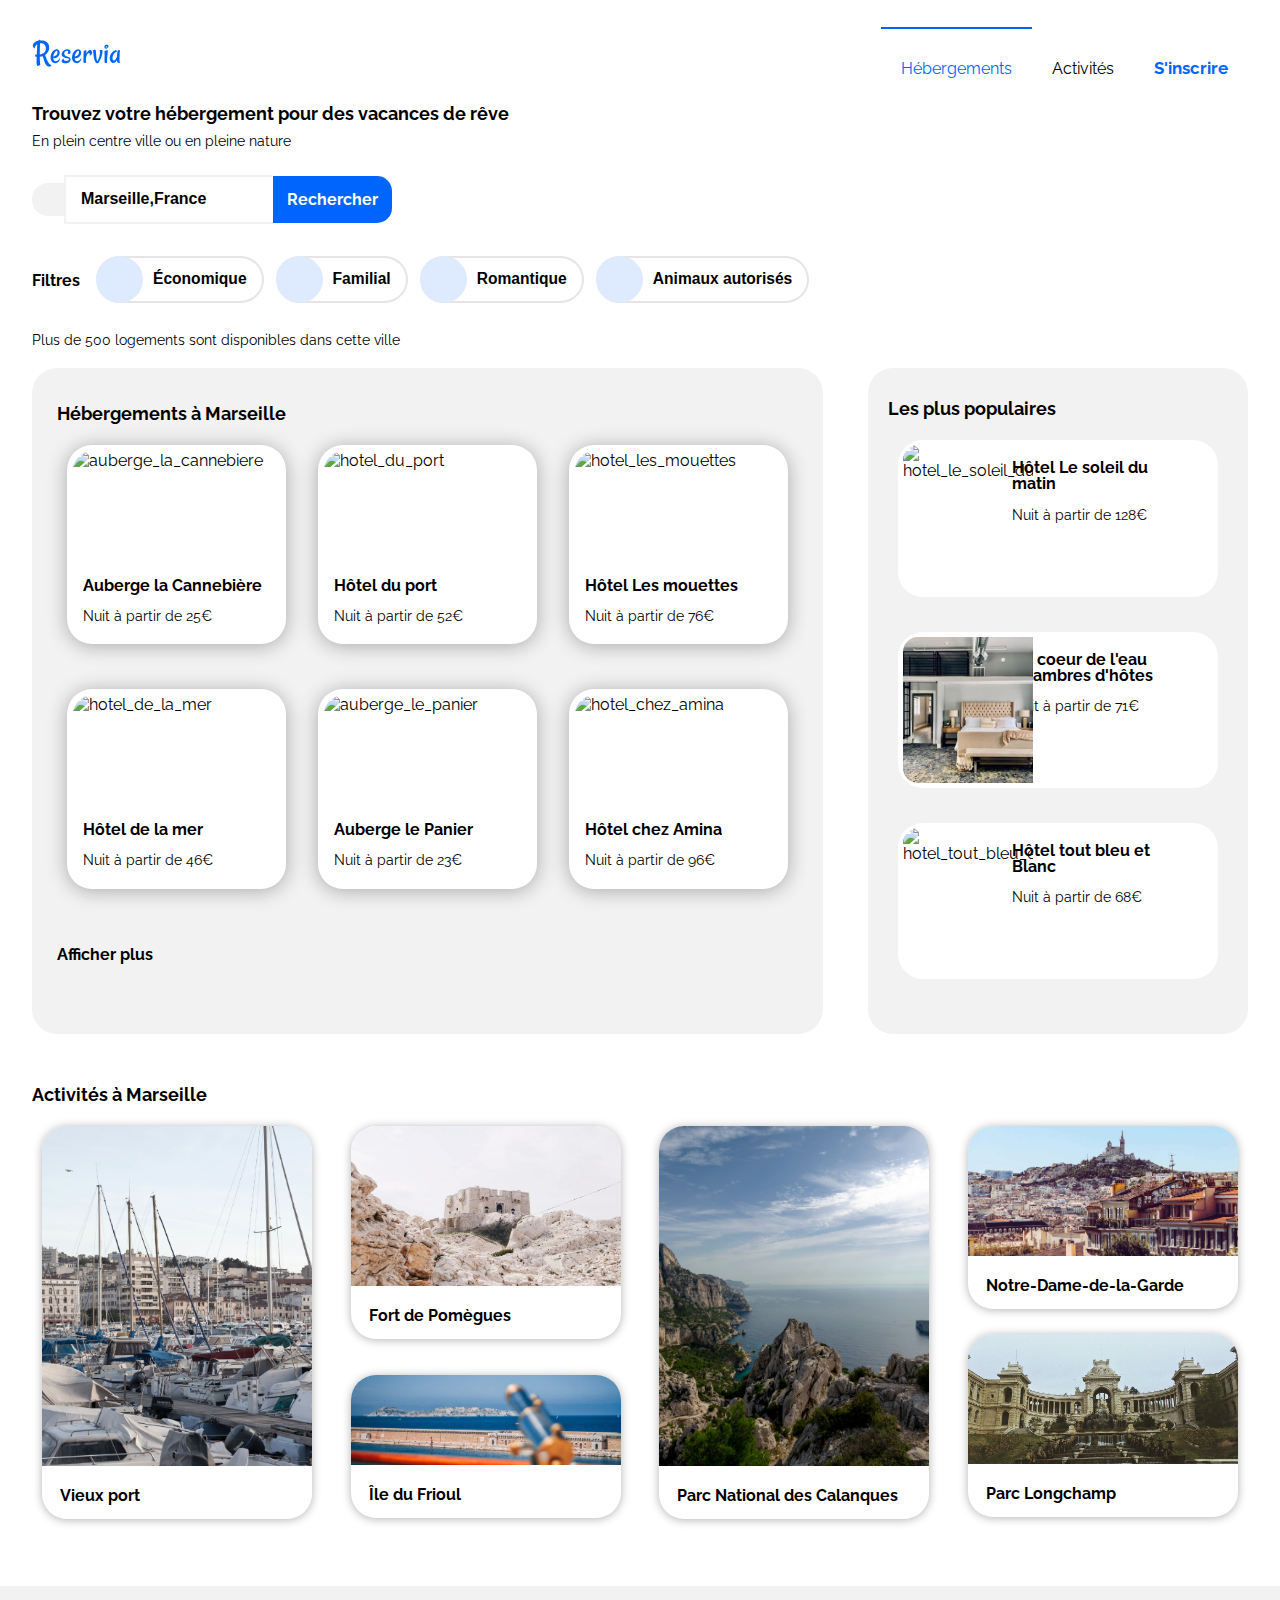
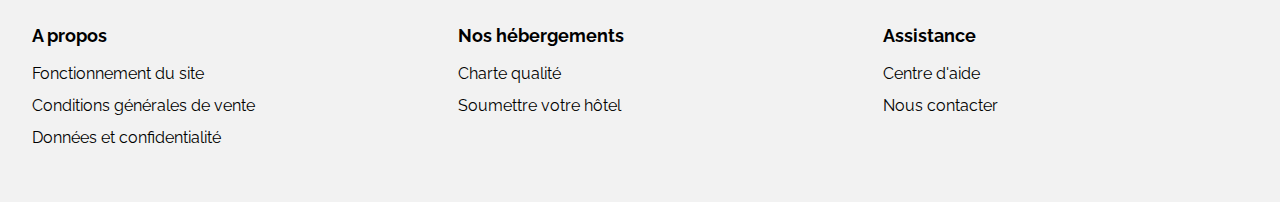
==== commit 88eaae97: "Ajout br section aside" ====
--- a/index.html
+++ b/index.html
@@ -210,7 +210,7 @@
                                             alt="hotel_le_soleil_du_matin"></a>
                                 </div>
                                 <figcaption>
-                                    <a href="#">Hôtel Le soleil du matin
+                                    <a href="#">Hôtel Le soleil du<br>matin
                                         <p>Nuit à partir de 128€</p>
                                         <i class="fas fa-star"></i><i class="fas fa-star"></i><i
                                             class="fas fa-star"></i><i class="fas fa-star"></i><i
@@ -231,7 +231,7 @@
                                             alt="hotel_au_coeur_de_l'eau"></a>
                                 </div>
                                 <figcaption>
-                                    <a href="#">Au coeur de l'eau Chambres d'hôtes
+                                    <a href="#">Au coeur de l'eau<br>Chambres d'hôtes
                                         <p>Nuit à partir de 71€</p>
                                         <i class="fas fa-star"></i><i class="fas fa-star"></i><i
                                             class="fas fa-star"></i><i class="fas fa-star"></i><i
@@ -252,7 +252,7 @@
                                             alt="hotel_tout_bleu_et_blanc"> </a>
                                 </div>
                                 <figcaption>
-                                    <a href="#">Hôtel tout bleu et Blanc
+                                    <a href="#">Hôtel tout bleu et<br> Blanc
                                         <p>Nuit à partir de 68€</p>
                                         <i class="fas fa-star"></i><i class="fas fa-star"></i><i
                                             class="fas fa-star"></i><i class="fas fa-star"></i><i
--- a/Style.css
+++ b/Style.css
@@ -14,9 +14,10 @@
     margin: auto;
     padding: 2em;
 }
+
 /*Photos body*/
 
-figure a{
+figure a {
     text-decoration: none;
     color:black;
 }
@@ -24,7 +25,7 @@
 /*Header-Navigation*/
 
 header img {
-    width: 95px;
+    width: 90px;
 }
 
 .liens-menu {
@@ -33,7 +34,7 @@
     margin-left: auto;
 }
 
-header ul{
+header ul {
     list-style-type: none;
     display: flex;
 }
@@ -62,9 +63,9 @@
 
 /*Les différents titres*/
 
-h1, h2{
+h1, h2 {
     font-weight: bold;
-    font-size:1.15em;
+    font-size:1.1em;
     line-height: 0.7em;
 }
 
@@ -75,7 +76,12 @@
     flex-wrap: nowrap;
 }
 
-/*barre de recherche*/
+/*barre de recherche, titre et p*/
+
+.adaptation-responsive p {
+    margin:0;
+    font-size: 0.9em ;
+}
 
 .fa-map-marker-alt {
     color: black;
@@ -87,18 +93,22 @@
 }
 
 input {
-    font-weight:bold;
     border:2px solid #f2f2f2;
     border-color: #f2f2f2;
     padding: 15px;
     border-right: 10px;
 }
+input::placeholder {
+    color:black;
+    font-weight: bold;
+    font-size: 1.2em;
+}
 
 .recherche  {
     display: flex;
     flex-wrap: nowrap;
     justify-content: flex-start;
-    align-items: baseline;
+    align-items: center;
     background-color: transparent;
 }
 
@@ -119,17 +129,14 @@
                 /*Filtres*/
                 /*######*/
 
-#filtres{
-    display: flex;
-}
-#filtres h4{
+#filtres {
+    display: flex;
+    margin-bottom: 20px;
+}
+
+#filtres h4 {
     margin-right: 10px;
-}
-#filtres h6{
-    font-size: 1.15em;
-    font-weight: bold;
-    text-align: center;
-    margin:8px;
+    font-size: 1em;
 }
 
 /*Icônes et encadrement filtres*/
@@ -161,6 +168,7 @@
 .encadrement span {
     font-weight: bold;
     margin-left: 10px;
+    font-size: 1.17em;
 }
 
 .encadrement .fas {
@@ -246,42 +254,36 @@
 
 /* Hébergements */
 
-
 .hotel-grid {
     flex-wrap: wrap;
     border-radius: 25px 25px 25px 25px;
     background-color: #f2f2f2;
-    padding-right: 35px;
-    padding-left: 35px;
-    padding-top: 20px;
-}
-
-.hotel-card-picture{
+    padding:25px;
+    margin-top: 20px;
+}
+
+.hotel-card-picture {
     position: relative;
-    width: 16rem;
+    width: 100%;
     height: 0;
     padding-bottom: 56.25%;
     overflow: hidden;
 }
 
-.hotel-card1{
-    display: flex;
-    flex-wrap: nowrap;
-}
-
-.hotel-grid figure{
+.hotel-cards {
+    display: flex;
+    flex-wrap: wrap;
+    justify-content: space-between;
+}
+
+.hotel-grid figure {
     background-color: white;
     border-radius: 25px 25px 25px 25px;
     box-shadow:  0px 2px 20px rgba(0, 0, 0, 0.3);
     margin-top: 10px;
-    margin-bottom: 10px;
+    margin-bottom: 35px;
     padding: 6px;
-}
-
-.hotel-card2{
-    display: flex;
-    flex-wrap: nowrap;
-    margin-top:35px;
+    width:28%;
 }
 
 .hotel-card-picture img {
@@ -293,45 +295,39 @@
 /*section aside Les plus populaires*/
 
 aside {
-    padding-left:20px;
+    padding-left:15px;
+    width:45%;
 }
 
 #populaires {
     flex-direction: column;
     border-radius: 25px 25px 25px 25px;
-    border: 2px;
-    margin-left: 40px;
-    padding-bottom: 10px;
-    padding-top: 20px;
-    padding-left: 20px;
-    padding-right: 20px;
-    width: 85%;
+    margin-left: 30px;
+    margin-top: 20px;
+    padding: 20px;
     background-color: #f2f2f2;
 }
 
-#populaires h1{
+#populaires h1 {
     padding-left: 15px;
 }
 
-#populaires figcaption{
+#populaires figcaption {
     display: flex;
     flex-direction: column;
     width: 20em;
     margin:0;
     padding-top: 20px;
-    text-align: right;
+    text-align: left;
 }
 
 #populaires figure {
+    display: flex;
     border-radius: 25px 25px 25px 25px;
     background-color: white;
     padding-bottom: 10px;
-}
-
-#populaires figure{
-    display: flex;
-}
-
+    margin-top: 25px;
+}
 
 .hotel-card-popular img {
     margin: 5px;
@@ -341,13 +337,13 @@
 }
 
 .hotel-card-popular figure {
-    margin-bottom: 52px;
+    margin-bottom: 35px;
 }
 
 .hotel-card-picture2 {
     position:relative;
-    width: 0rem;
-    height: 2em;
+    width: 55%;
+    height: 1.9em;
     padding-bottom: 36.25%;
 }
 
@@ -357,6 +353,10 @@
 height: 100%;
 }
 
+#populaires .fa-star {
+    line-height: 6em;
+}
+
 /*Dernière section activités*/
 
 #act-Marseille{
@@ -372,18 +372,19 @@
     margin-bottom: auto;
 }
 
-.activity figcaption{
+.activity figcaption {
     padding-bottom: 15px;
-}
-
-.activity figure{
+    margin-left: 18px;
+}
+
+.activity figure {
     box-shadow:  0px 1px 10px rgba(0, 0, 0, 0.3);
     }
 
 
 /*Images activity*/
 
-.activity-picture{
+.activity-picture {
     position: relative;
     width: 100%;
     overflow: hidden;
@@ -405,19 +406,19 @@
     margin-bottom: 12px;
 }
 
-.card-activity2 figure{
+.card-activity2 figure {
     margin-bottom: 36px;
 }
 
-#frioul img{
+#frioul img {
     height: 90px;
 }
 
-#fort img{
+#fort img {
     height: 160px; 
 }
 
-#frioul figcaption{
+#frioul figcaption {
     padding-top: 27px;
 }
 
@@ -429,13 +430,13 @@
     margin-bottom: 12px;
 }
 
-.card-activity3 figure{
+.card-activity3 figure {
     margin-bottom: 25px;
 }
 
 /* FOOTER */
 
-footer h1{
+footer h1 {
     font-size: 1.10em;
 }
 .footer-box {
@@ -460,15 +461,29 @@
     list-style-type: none;
     text-align: left;
     line-height: 2em;
-}
+} 
+
 .footer-sections ul {
     padding-left: 0;
 }
+
+
 
                         /*#################*/
                         /*Partie responsive*/
                         /*#################*/
 
+@media (min-width: 1025px) and (max-width: 1280px) {
+
+
+.footer-sections {
+    width: 100%;
+}
+
+}
+
+/*Responsive mobile*/
+
 @media screen and (max-width: 980px) {
     
     #bloc_page {
@@ -490,15 +505,16 @@
         font-size:1em;
     }
 
-    h2{
-        font-size: 1em;
-    }
-    
-    figcaption{
+    h2 {
+        font-size: 1.1em;
+        padding: 10px;
+    }
+
+    figcaption {
         font-size: 0.8em;
     }
 
-    p{
+    p {
         font-size:0.8em;
     }
 
@@ -510,12 +526,14 @@
 
     #logo img {
         flex-wrap: wrap;
-        width:65%;
+        width:55%;
+        padding: 0 1rem;
         order:1;
     }
 
+    /*Les 3 liens du menu*/
+
     .liens-menu {
-        justify-content: flex-start;
         width: 100%;
         order: 3;
         font-size: 0.8em;
@@ -527,47 +545,51 @@
     }
 
     .menu1 a {
-        color: #0065fc;
         border-bottom: 2px solid #0065fc;
         border-top: none;
     }
 
     .menu2 a {
-        color: black;
         border-bottom: 2px solid #f2f2f2;
     }
 
     .menu3 a {
-        flex-wrap: wrap;
         width: 50%;
-        font-size: 0.8em;   
+        font-size: 0.7em;   
         order:2;
-        font-size: 0.8em;   
-        color: #0065fc;
+        padding: 0 1rem;
     }
 
     /*Barre de recherche*/
 
     .fa-map-marker-alt {
-        padding:15px;
-        padding-bottom: 19px;
-        padding-top: 15px;
-    }
-    
+        padding:14px;
+    }
+    
+    input {
+        padding: 12px;
+    }
+
+    input::placeholder {
+        font-size: 1em;
+    }
+
     .recherche {
-        display: flex;
-    }
-
-    .recherche h5 {
+        align-items: center;
+    }
+    
+    .recherche h5 { 
         color: transparent;
         border-radius: 10px 10px 10px 10px;
-        width: 15px; 
-        background-color: #0065fc;
-        padding-bottom: 0;
+        width: 16px;
+        height: 14px;
+        line-height: 9px;
+        padding: 6px 11px 22px 13px;
     }
 
     .fa-search {
         color: white;
+        text-align: center;
     }
 
     /*Filtres*/
@@ -582,95 +604,112 @@
 
     #filtres h4 {
         font-size: 0.8em;
+        margin-top: 0;
+    }
+
+    /*Section populaires et hébergements*/
+    
+    section {
+        flex-wrap: wrap;
     }
 
     /*Les plus populaires*/
+
+    aside {
+        width: 100%;
+        padding: 0;
+    }
 
     #populaires {
         flex-direction: column;
         order:1;
-        border: 2px;
-        background-color: #f2f2f2;
         border-radius:0px;
-        margin-top:20px;
-        padding-bottom: 10px;
-        padding-left: 10px;
-        padding-right: 10px;
-        width:auto;
+        padding: 1px;
+        width:100%;
         margin-left:0;
     }
-    
-    /*Hébergements à Marseille*/
+
+    #populaires figure {
+        width: 90%;
+        margin-top: 0;
+    }
+
+    #populaires figcaption {
+        line-height: 1.3em;
+    }
+
+    .hotel-card-popular figure {
+        margin-bottom: 15px;
+    }
+    
+    .hotel-card-picture2 {
+        height:0.9em;
+        padding-bottom: 39.25%;
+    }
+
+    /*Hébergements*/
 
     .hotel-grid {
-        flex-direction: column;
         order:2;
         border-radius: 10px 5px 10px 5px;
-        border: 1px solid black;
         border: 2px;
         padding-top:10px;
         background-color:transparent ;
         padding-left: 0;
     }
     
+    .hotel-grid figure {
+        margin: 10px;
+    }
+
     .hotel-card-picture{
         width: 20rem;
         padding-bottom: 40.25%;
     }
 
-    section {
-        flex-wrap: wrap;
-    }
-    
-    .hotel-card1 {
+    .hotel-cards {
         flex-direction: column;
     }
 
-    .hotel-card2 {
-        flex-direction: column;
-    }  
-
-    .hotel-card figure{
-        margin-top:5px;
-        margin-left:5px;
-        margin-right:5px;
-    }
-
-    .hotel-grid figcaption{
-        line-height: 0.5;
+    .hotel-cards figure{
+        width:auto;
+    }
+
+    .hotel-grid h4 {
+        padding: 10px;
     }
 
     /*Activités*/
 
+    /*id de la section*/
+
+    #act-Marseille {
+        margin:0;
+    }
+
     .activity {
-        display: flex;
         flex-wrap: wrap;
         flex-direction: column;
         order:3;
-        width: 100%;
-        margin: auto;
-        justify-content: space-around;
-    }
-
-    .activity h1 {
-        margin-right: 50px;
-    }
-
-    h2 {
-        margin:1em;
     }
 
     .activity img {
         width: 20rem;
         height: 9rem;
     }
+
+    /*Vieux port et Parc national des Calanques*/ 
+    
     .card-activity1 figure {
         margin-bottom: 20px;
-        margin-top:0;
-    }
+    }
+
+    /*Fort de Pomègues et Ile du Frioul*/
+
     .card-activity2 figure {
-        margin-bottom:28px;
-    }
+        margin-bottom:18px;
+    }
+
     #fort figure {
         margin-bottom: 10px;
     }
@@ -686,15 +725,108 @@
     /*Footer*/
 
     .footer-sections {
-        display: flex;
         flex-direction: column;
-        flex-wrap: wrap;
-        background-color: #f2f2f2;
     }
     .footer-box {
         flex-direction: column;
     }
 }
+    /*Responsive tablette*/
+
+    @media (min-width: 768px) and (max-width: 1024px) {
+    
+    .container {
+    padding: 5px;
+    }
+
+    /*header*/ 
+        
+    .liens-menu {
+        width: auto;
+        order:0;
+    }
+
+    /*Populaires*/
+
+    aside {
+        width: auto;
+    }
+    #populaires {
+        order:1;
+        display: flex;
+        flex-wrap: wrap;
+        justify-content: center;
+        flex-direction: row;
+        background-color: transparent;
+    }
+
+    #populaires figure {
+        display: block;
+        padding:1px;
+        box-shadow: 0px 2px 20px rgba(0, 0, 0, 0.3);
+    }
+    
+    .hotel-card-popular img {
+        width:15rem; 
+        border-radius: 15px 15px 15px 15px;
+    }
+
+    .fa-chart-line {
+        padding: 30px;
+    }
+
+    #populaires h2 {
+        line-height: 9.5em;
+        font-size:1.3em;
+        padding: 0;
+    }
+
+    #populaires figcaption {
+        line-height: 0.5em;
+    }
+
+    /*Hébergements*/
+    
+    .hotel-grid {
+        padding: 0;
+    }
+
+    .hotel-grid h2 {
+        text-align: center;
+        font-size: 1.3em;
+    }
+
+    .hotel-grid h4 {
+        text-align: center;
+    }
+
+    .hotel-cards {
+        flex-direction: row;
+        justify-content: space-around;
+    }
+
+    /*activités*/
+
+    .activity {
+        flex-direction: row;
+    }
+
+    .card-activity1 img {
+        height:360px ;
+    }
+
+    #act-Marseille h2 {
+        font-size: 1.3em;
+        text-align: center;
+    }
+    
+    /*footer*/
+
+    .footer-box {
+        flex-direction: row;
+    }
+
+    }
 
 @media screen and (min-width: 981px) {
     .footer-sections {
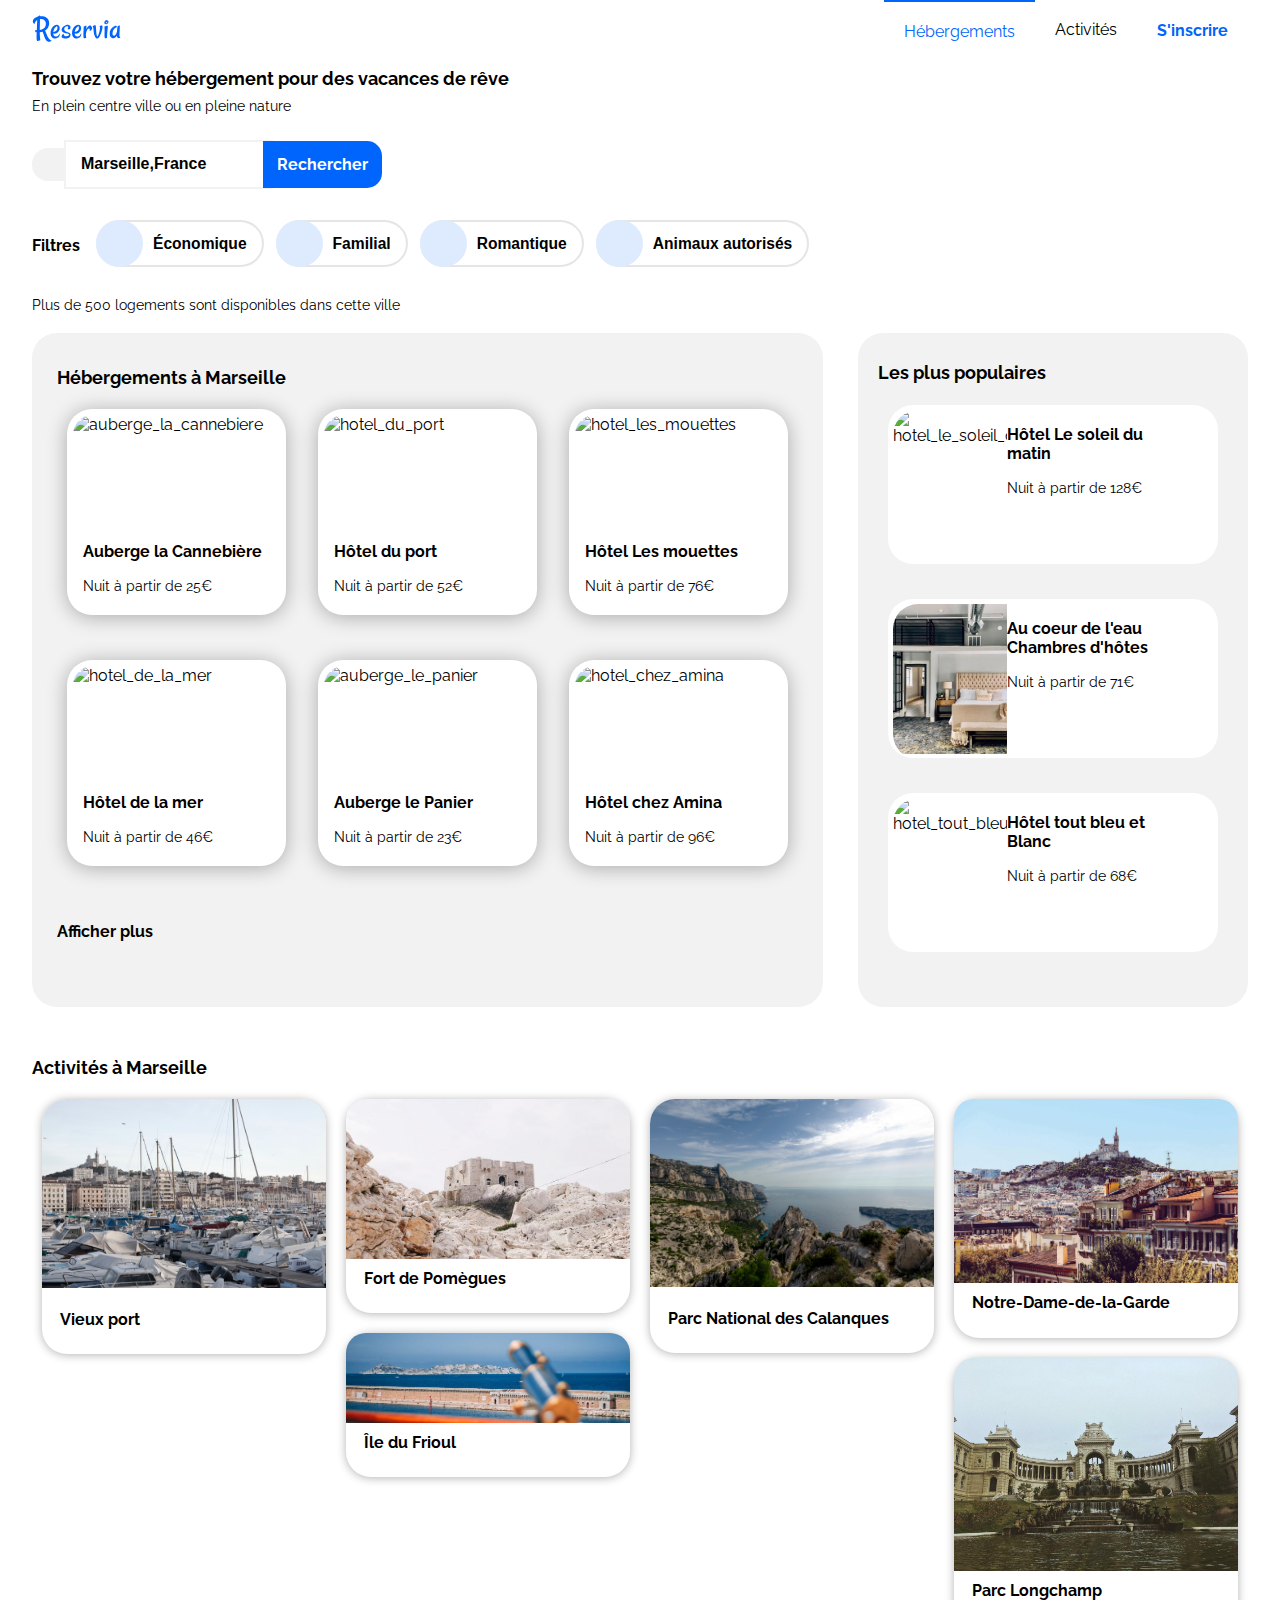
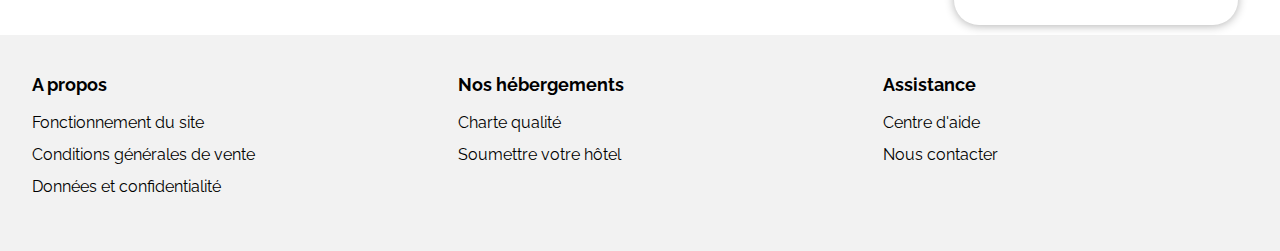
==== commit 928b5b77: "Ajout de div id tablette pour adaptation photos" ====
--- a/index.html
+++ b/index.html
@@ -28,10 +28,11 @@
                         <li class="menu2"><a href="#activites">Activités </a></li>
 
                     </ul>
+
                 </nav>
                 <nav>
-                    <h3 class="menu3"><a href="#">S'inscrire</a></h3>
-                </nav>
+                <a href="#" class="register">S'inscrire</a>
+            </nav>
             </header>
 
             <div class="adaptation-responsive">
@@ -199,7 +200,7 @@
                 <aside>
                     <div id="populaires">
                         <h2>Les plus populaires<i class="fas fa-chart-line"></i></h2>
-
+                        <div id="tablette">
                         <div class="hotel-card-popular">
                             <figure>
                                 <div class="hotel-card-picture2">
@@ -262,6 +263,7 @@
                                 </figcaption>
                             </figure>
                         </div>
+                        </div>
 
                     </div>
 
@@ -273,25 +275,28 @@
 
                 <div class="activity">
 
-                    <div class="card-activity1">
-
-
+                    <div class="card-activity">
                         <figure>
                             <div class="activity-picture">
 
+                            <div id="activity-xl">
+                
+                            
                                 <a href="#">
 
                                     <img src="img/activites/1_xlarge/vieux_port_large.jpg" alt="vieux_port"></a>
-                            </div>
+                                </div>
+                                </div>
 
                             <figcaption>
                                 <a href="#">Vieux port</a>
 
                             </figcaption>
                         </figure>
-                    </div>
-
-                    <div class="card-activity2">
+            
+                    </div>
+
+                    <div class="card-activity">
                         <figure>
                             <div class="activity-picture">
                                 <div id="fort">
@@ -326,22 +331,26 @@
                         </figure>
                     </div>
 
-                    <div class="card-activity1">
+                    <div class="card-activity">
                         <figure>
                             <div class="activity-picture">
+
+                            <div id="activity-xl">
 
                                 <a href="#">
                                     <img src="img/activites/1_xlarge/parc_national_des_calanques_large.jpg"
                                         alt="parc_national_des_calanques"></a>
                             </div>
+                            </div>
                             <figcaption>
                                 <a href="#">Parc National des Calanques</a>
 
                             </figcaption>
                         </figure>
-                    </div>
-
-                    <div class="card-activity3">
+                
+                    </div>
+
+                    <div class="card-activity">
                         <figure>
                             <div class="activity-picture">
 
@@ -356,7 +365,6 @@
                         </figure>
 
 
-                        <div class="card-activity3">
                             <figure>
                                 <div class="activity-picture">
 
@@ -368,7 +376,7 @@
                                     <a href="#">Parc Longchamp</a>
                                 </figcaption>
                             </figure>
-                        </div>
+                        
 
                     </div>
                 </div>
--- a/Style.css
+++ b/Style.css
@@ -12,7 +12,7 @@
 .container {
     max-width: 1400px;
     margin: auto;
-    padding: 2em;
+    padding: 0 2em;
 }
 
 /*Photos body*/
@@ -37,28 +37,30 @@
 header ul {
     list-style-type: none;
     display: flex;
+    margin:0;
 }
 
 header {
     display: flex;
-    align-items: baseline;
+    align-items: center;
 }
 
 header a {
     color: black;
     text-decoration: none;
     padding:20px;
+    display: block;
 }
 
 .menu1 a {
     color: #0065fc;
     border-top: 2px solid #0065fc;
-    padding-top: 30px;
-}
-
-.menu3 a {
+}
+
+.register {
     color: #0065fc;
-    font-size: 0.9em;
+    font-weight: bold;
+    font-size: 1em;
 }
 
 /*Les différents titres*/
@@ -98,6 +100,7 @@
     padding: 15px;
     border-right: 10px;
 }
+
 input::placeholder {
     color:black;
     font-weight: bold;
@@ -119,6 +122,7 @@
     border-radius: 0px 15px 15px 0px;
     border-color: #f2f2f2;
     padding: 14px;
+    margin-left: -10px;
     background-color: #0065fc;
 }
 
@@ -242,7 +246,7 @@
 
 figcaption {
     font-weight: bold;
-    line-height: 1em;
+    line-height: 1.2em;
     font-size: 1em;
 }
 
@@ -296,13 +300,13 @@
 
 aside {
     padding-left:15px;
-    width:45%;
+    width:50%;
 }
 
 #populaires {
     flex-direction: column;
     border-radius: 25px 25px 25px 25px;
-    margin-left: 30px;
+    margin-left: 20px;
     margin-top: 20px;
     padding: 20px;
     background-color: #f2f2f2;
@@ -325,14 +329,13 @@
     display: flex;
     border-radius: 25px 25px 25px 25px;
     background-color: white;
-    padding-bottom: 10px;
+    padding-bottom: 4px;
     margin-top: 25px;
 }
 
 .hotel-card-popular img {
-    margin: 5px;
-    border-radius: 15px 0px 0px 15px;
-    width:130px;
+    border-radius: 25px 0px 0px 25px;
+    width:140px;
     height: 150px; 
 }
 
@@ -342,9 +345,11 @@
 
 .hotel-card-picture2 {
     position:relative;
-    width: 55%;
+    width: 50%;
+    padding: 5px;
     height: 1.9em;
     padding-bottom: 36.25%;
+    overflow: hidden;
 }
 
 .hotel-card-picture2 img { 
@@ -388,61 +393,102 @@
     position: relative;
     width: 100%;
     overflow: hidden;
-}
-
-.card-activity1 img {    
+    flex-grow: 1;
+}
+
+/*.card-activity1 img {    
     object-fit: cover;
     height:340px;
     width:270px;
     border-radius: 25px 25px 0px 0px;
     margin-bottom: 12px;
-}
-
-.card-activity2 img {
+}*/
+
+.card-activity {
+    width: 25%;
+    height: 100%;
+    display: flex;
+    flex-direction: column;
+}
+
+#activity-xl figure {
+    height: 100%;
+    display: flex;
+    flex-direction: column;
+    flex-grow: 1;
+
+}
+
+#activity-xl img {
+    object-fit: cover;
+    width: 100%;
+    height: 100%;
+    border-radius: 25px 25px 0px 0px;
+    margin-bottom: 12px;
+}
+
+/*#activity-xl figure img {
+    width: 100%;
+    height: 100%;
+    object-fit: cover;
+}*/
+
+#activity-xl a {
+    display: block;
+    height: 100%;
+}
+
+/*.card-activity2 img {
     object-fit:cover;
     height:140px;
     width: 270px;
     border-radius:25px 25px 0px 0px;
     margin-bottom: 12px;
-}
-
-.card-activity2 figure {
+}*/
+
+/*.card-activity2 figure {
     margin-bottom: 36px;
+}*/
+
+#fort img {
+    height: 160px;
+    object-fit: cover; 
 }
 
 #frioul img {
     height: 90px;
-}
-
-#fort img {
-    height: 160px; 
+    object-fit: cover;
 }
 
 #frioul figcaption {
     padding-top: 27px;
 }
 
-.card-activity3 img {
+/*.card-activity3 img {
     object-fit: cover;
     height:130px;
     width: 270px;
     border-radius: 25px 25px 0px 0px;
     margin-bottom: 12px;
-}
-
-.card-activity3 figure {
+}*/
+
+/*.card-activity3 figure {
     margin-bottom: 25px;
-}
+}*/
+
 
 /* FOOTER */
+    /* configuration des sections du footer */
 
 footer h1 {
     font-size: 1.10em;
 }
+
 .footer-box {
     display: flex;
     flex-direction: row;
     flex-wrap: nowrap;
+    padding: 2em;
     justify-content: space-between;
     align-content: space-between;
 }
@@ -452,7 +498,6 @@
 }
 
 footer a {
-    /* configuration des sections du footer */
     text-decoration: none;
     color: black;
 }
@@ -473,15 +518,6 @@
                         /*Partie responsive*/
                         /*#################*/
 
-@media (min-width: 1025px) and (max-width: 1280px) {
-
-
-.footer-sections {
-    width: 100%;
-}
-
-}
-
 /*Responsive mobile*/
 
 @media screen and (max-width: 980px) {
@@ -522,11 +558,12 @@
 
     header {
         flex-wrap: wrap;
+        justify-content: space-between;
     }
 
     #logo img {
         flex-wrap: wrap;
-        width:55%;
+        width:50%;
         padding: 0 1rem;
         order:1;
     }
@@ -540,22 +577,35 @@
         margin-bottom: 14px;
     }
     
-    header ul{
+    header ul {
         padding:0px;
+        width: 100%;
+        margin: 0;
+    }
+
+    header li {
+        width: 50%;
+    }
+
+    header a {
+        display: block;
+        padding: 0;
+        text-align: center;
     }
 
     .menu1 a {
         border-bottom: 2px solid #0065fc;
         border-top: none;
+        padding-top: 0;
     }
 
     .menu2 a {
         border-bottom: 2px solid #f2f2f2;
     }
 
-    .menu3 a {
+    .register {
         width: 50%;
-        font-size: 0.7em;   
+        font-size: 0.8em;   
         order:2;
         padding: 0 1rem;
     }
@@ -733,24 +783,18 @@
 }
     /*Responsive tablette*/
 
-    @media (min-width: 768px) and (max-width: 1024px) {
+    @media (min-width: 768px) and (max-width: 1024px){
     
     .container {
     padding: 5px;
     }
-
-    /*header*/ 
         
-    .liens-menu {
-        width: auto;
-        order:0;
-    }
-
     /*Populaires*/
 
     aside {
         width: auto;
     }
+
     #populaires {
         order:1;
         display: flex;
@@ -771,6 +815,10 @@
         border-radius: 15px 15px 15px 15px;
     }
 
+    .hotel-card-picture2 {
+        overflow: unset;
+    }
+
     .fa-chart-line {
         padding: 30px;
     }
@@ -781,10 +829,6 @@
         padding: 0;
     }
 
-    #populaires figcaption {
-        line-height: 0.5em;
-    }
-
     /*Hébergements*/
     
     .hotel-grid {
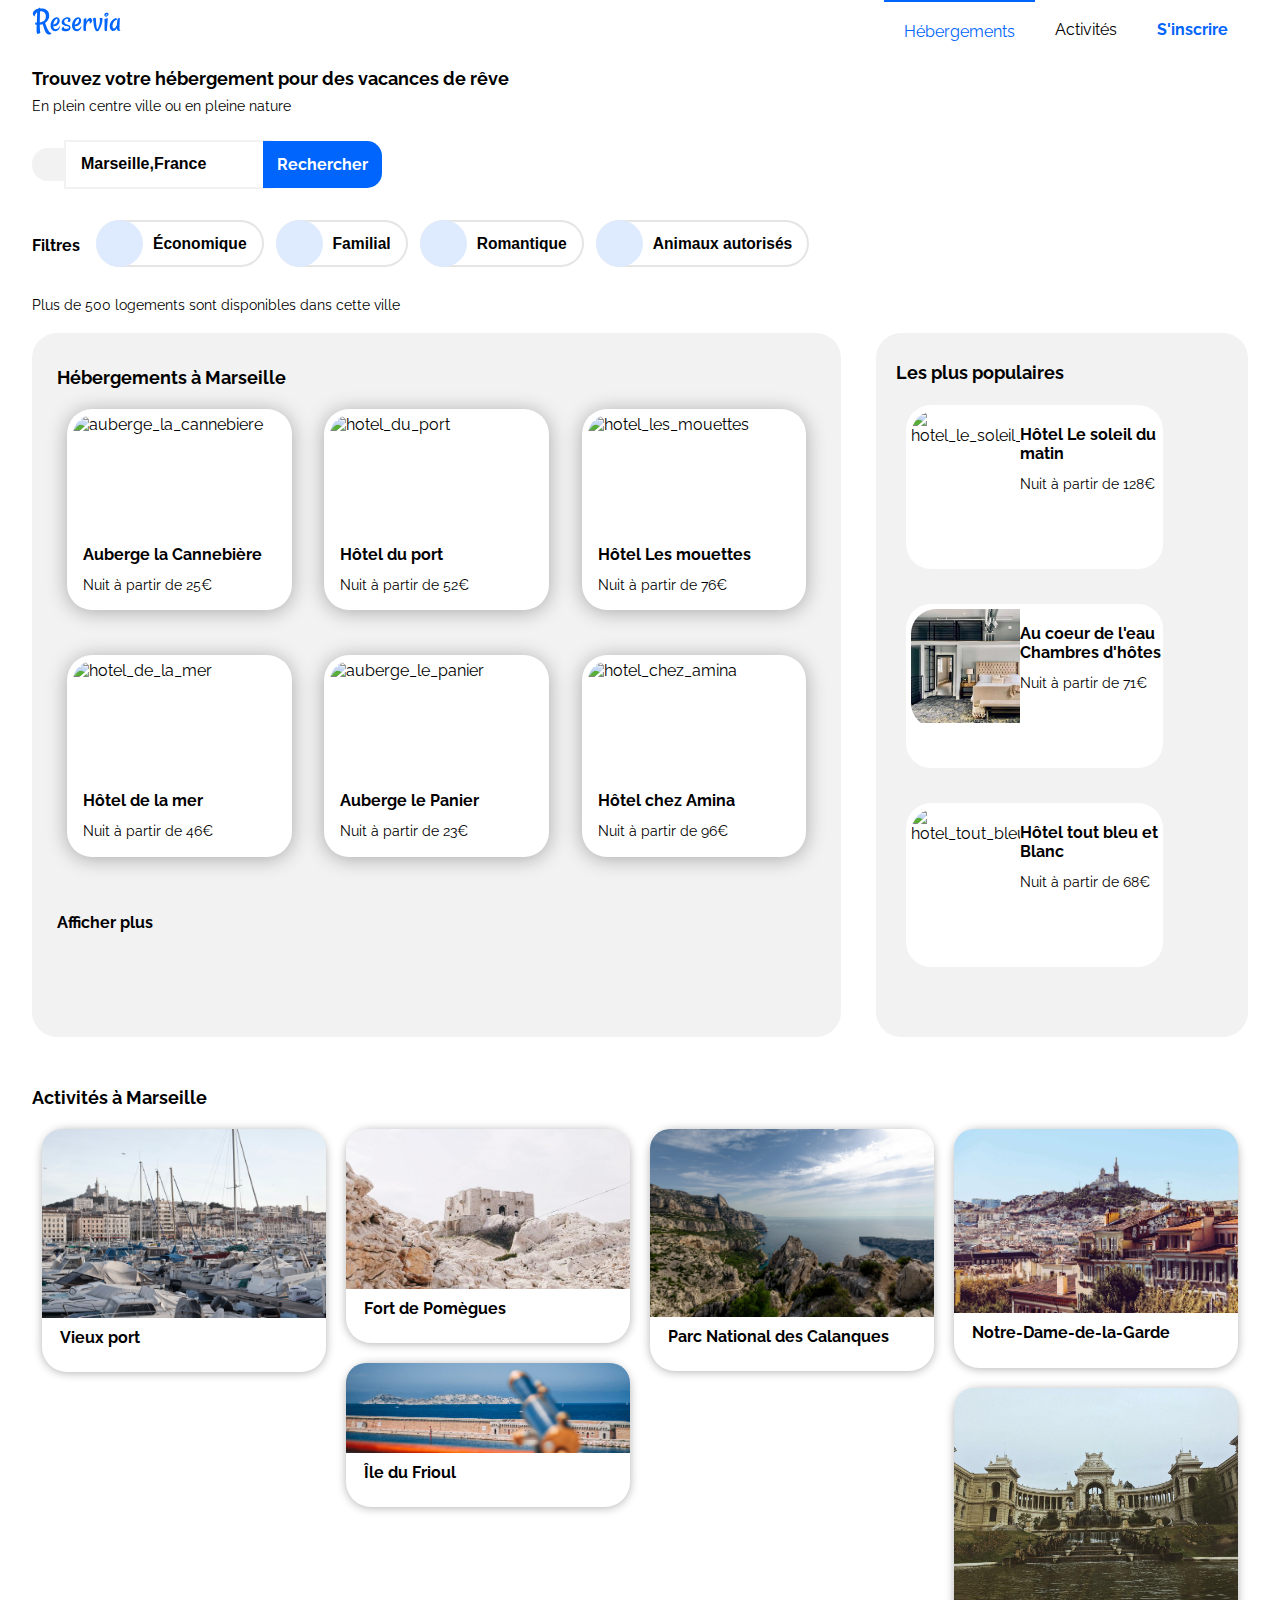
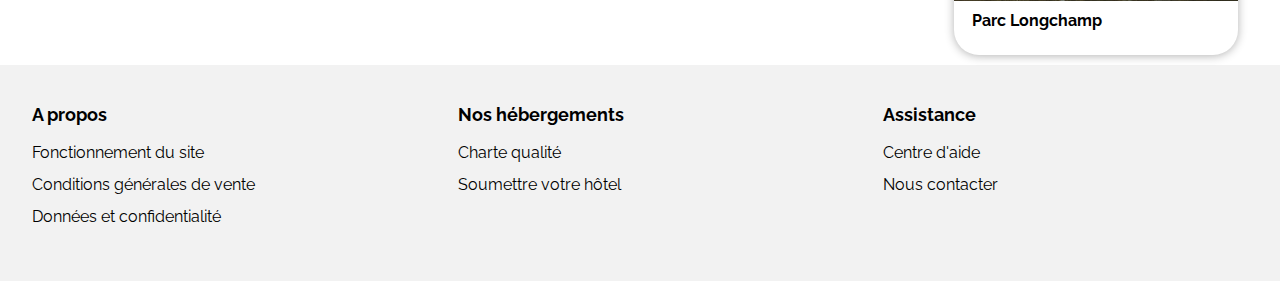
==== commit 8bcdec20: "Adaptation section activités pour responsive" ====
--- a/index.html
+++ b/index.html
@@ -31,8 +31,8 @@
 
                 </nav>
                 <nav>
-                <a href="#" class="register">S'inscrire</a>
-            </nav>
+                    <a href="#" class="register">S'inscrire</a>
+                </nav>
             </header>
 
             <div class="adaptation-responsive">
@@ -201,68 +201,68 @@
                     <div id="populaires">
                         <h2>Les plus populaires<i class="fas fa-chart-line"></i></h2>
                         <div id="tablette">
-                        <div class="hotel-card-popular">
-                            <figure>
-                                <div class="hotel-card-picture2">
-
-                                    <a href="#">
-
-                                        <img src="img/hebergements/4_small/hotel_le_soleil_du_matin.jpg"
-                                            alt="hotel_le_soleil_du_matin"></a>
-                                </div>
-                                <figcaption>
-                                    <a href="#">Hôtel Le soleil du<br>matin
-                                        <p>Nuit à partir de 128€</p>
-                                        <i class="fas fa-star"></i><i class="fas fa-star"></i><i
-                                            class="fas fa-star"></i><i class="fas fa-star"></i><i
-                                            class="fas fa-star"></i>
-                                    </a>
-
-                                </figcaption>
-                            </figure>
-                        </div>
-
-                        <div class="hotel-card-popular">
-                            <figure>
-                                <div class="hotel-card-picture2">
-
-                                    <a href="#">
-
-                                        <img src="img/hebergements/4_small/au_coeur_de_leau_chambres_dhotes.jpg"
-                                            alt="hotel_au_coeur_de_l'eau"></a>
-                                </div>
-                                <figcaption>
-                                    <a href="#">Au coeur de l'eau<br>Chambres d'hôtes
-                                        <p>Nuit à partir de 71€</p>
-                                        <i class="fas fa-star"></i><i class="fas fa-star"></i><i
-                                            class="fas fa-star"></i><i class="fas fa-star"></i><i
-                                            class="fas fa-star blank"></i>
-                                    </a>
-
-                                </figcaption>
-                            </figure>
-                        </div>
-
-                        <div class="hotel-card-popular">
-                            <figure>
-                                <div class="hotel-card-picture2">
-
-                                    <a href="#">
-
-                                        <img src="img/hebergements/4_small/hotel_tout_bleu_et_blanc.jpg"
-                                            alt="hotel_tout_bleu_et_blanc"> </a>
-                                </div>
-                                <figcaption>
-                                    <a href="#">Hôtel tout bleu et<br> Blanc
-                                        <p>Nuit à partir de 68€</p>
-                                        <i class="fas fa-star"></i><i class="fas fa-star"></i><i
-                                            class="fas fa-star"></i><i class="fas fa-star"></i><i
-                                            class="fas fa-star blank"></i>
-                                    </a>
-
-                                </figcaption>
-                            </figure>
-                        </div>
+                            <div class="hotel-card-popular">
+                                <figure>
+                                    <div class="hotel-card-picture2">
+
+                                        <a href="#">
+
+                                            <img src="img/hebergements/4_small/hotel_le_soleil_du_matin.jpg"
+                                                alt="hotel_le_soleil_du_matin"></a>
+                                    </div>
+                                    <figcaption>
+                                        <a href="#">Hôtel Le soleil du<br>matin
+                                            <p>Nuit à partir de 128€</p>
+                                            <i class="fas fa-star"></i><i class="fas fa-star"></i><i
+                                                class="fas fa-star"></i><i class="fas fa-star"></i><i
+                                                class="fas fa-star"></i>
+                                        </a>
+
+                                    </figcaption>
+                                </figure>
+                            </div>
+
+                            <div class="hotel-card-popular">
+                                <figure>
+                                    <div class="hotel-card-picture2">
+
+                                        <a href="#">
+
+                                            <img src="img/hebergements/4_small/au_coeur_de_leau_chambres_dhotes.jpg"
+                                                alt="hotel_au_coeur_de_l'eau"></a>
+                                    </div>
+                                    <figcaption>
+                                        <a href="#">Au coeur de l'eau<br>Chambres d'hôtes
+                                            <p>Nuit à partir de 71€</p>
+                                            <i class="fas fa-star"></i><i class="fas fa-star"></i><i
+                                                class="fas fa-star"></i><i class="fas fa-star"></i><i
+                                                class="fas fa-star blank"></i>
+                                        </a>
+
+                                    </figcaption>
+                                </figure>
+                            </div>
+
+                            <div class="hotel-card-popular">
+                                <figure>
+                                    <div class="hotel-card-picture2">
+
+                                        <a href="#">
+
+                                            <img src="img/hebergements/4_small/hotel_tout_bleu_et_blanc.jpg"
+                                                alt="hotel_tout_bleu_et_blanc"> </a>
+                                    </div>
+                                    <figcaption>
+                                        <a href="#">Hôtel tout bleu et<br> Blanc
+                                            <p>Nuit à partir de 68€</p>
+                                            <i class="fas fa-star"></i><i class="fas fa-star"></i><i
+                                                class="fas fa-star"></i><i class="fas fa-star"></i><i
+                                                class="fas fa-star blank"></i>
+                                        </a>
+
+                                    </figcaption>
+                                </figure>
+                            </div>
                         </div>
 
                     </div>
@@ -278,22 +278,20 @@
                     <div class="card-activity">
                         <figure>
                             <div class="activity-picture">
-
-                            <div id="activity-xl">
-                
-                            
-                                <a href="#">
-
-                                    <img src="img/activites/1_xlarge/vieux_port_large.jpg" alt="vieux_port"></a>
-                                </div>
-                                </div>
+                                <div id="pict-xl">
+
+                                    <a href="#">
+
+                                        <img src="img/activites/1_xlarge/vieux_port_large.jpg" alt="vieux_port"></a>
+                                </div>
+                            </div>
 
                             <figcaption>
                                 <a href="#">Vieux port</a>
 
                             </figcaption>
                         </figure>
-            
+
                     </div>
 
                     <div class="card-activity">
@@ -335,28 +333,29 @@
                         <figure>
                             <div class="activity-picture">
 
-                            <div id="activity-xl">
-
-                                <a href="#">
-                                    <img src="img/activites/1_xlarge/parc_national_des_calanques_large.jpg"
-                                        alt="parc_national_des_calanques"></a>
-                            </div>
+                                <div id="pict-xl">
+
+                                    <a href="#">
+                                        <img src="img/activites/1_xlarge/parc_national_des_calanques_large.jpg"
+                                            alt="parc_national_des_calanques"></a>
+                                </div>
                             </div>
                             <figcaption>
                                 <a href="#">Parc National des Calanques</a>
 
                             </figcaption>
                         </figure>
-                
+
                     </div>
 
                     <div class="card-activity">
                         <figure>
                             <div class="activity-picture">
-
-                                <a href="#">
-                                    <img src="img/activites/3_medium/notre_dame_de_la_garde_medium.jpg"
-                                        alt="notre_dame_de_la_garde"></a>
+                                <div id="dame-parc">
+                                    <a href="#">
+                                        <img src="img/activites/3_medium/notre_dame_de_la_garde_medium.jpg"
+                                            alt="notre_dame_de_la_garde"></a>
+                                </div>
                             </div>
                             <figcaption>
                                 <a href="#">Notre-Dame-de-la-Garde</a>
@@ -365,18 +364,19 @@
                         </figure>
 
 
-                            <figure>
-                                <div class="activity-picture">
-
+                        <figure>
+                            <div class="activity-picture">
+                                <div id="dame-parc">
                                     <a href="#">
                                         <img src="img/activites/3_medium/parc_longchamp_medium.jpg"
                                             alt="parc_longchamp"></a>
                                 </div>
-                                <figcaption>
-                                    <a href="#">Parc Longchamp</a>
-                                </figcaption>
-                            </figure>
-                        
+                            </div>
+                            <figcaption>
+                                <a href="#">Parc Longchamp</a>
+                            </figcaption>
+                        </figure>
+
 
                     </div>
                 </div>
--- a/Style.css
+++ b/Style.css
@@ -42,7 +42,6 @@
 
 header {
     display: flex;
-    align-items: center;
 }
 
 header a {
@@ -253,6 +252,7 @@
 figcaption p {
     font-weight:normal;
     font-size: 0.9em;
+    line-height: 0.8em;
 }
                                     /*#######################*/
 
@@ -308,7 +308,7 @@
     border-radius: 25px 25px 25px 25px;
     margin-left: 20px;
     margin-top: 20px;
-    padding: 20px;
+    padding: 20px 20px 35px 20px;
     background-color: #f2f2f2;
 }
 
@@ -319,7 +319,7 @@
 #populaires figcaption {
     display: flex;
     flex-direction: column;
-    width: 20em;
+    width: 10em;
     margin:0;
     padding-top: 20px;
     text-align: left;
@@ -331,23 +331,24 @@
     background-color: white;
     padding-bottom: 4px;
     margin-top: 25px;
+    margin-right: 65px;
 }
 
 .hotel-card-popular img {
     border-radius: 25px 0px 0px 25px;
     width:140px;
-    height: 150px; 
 }
 
 .hotel-card-popular figure {
     margin-bottom: 35px;
+    height: 10em;
 }
 
 .hotel-card-picture2 {
     position:relative;
-    width: 50%;
-    padding: 5px;
-    height: 1.9em;
+    width: 45%;
+    padding: 5px 5px 5px;
+    height: 1.3em;
     padding-bottom: 36.25%;
     overflow: hidden;
 }
@@ -563,7 +564,7 @@
 
     #logo img {
         flex-wrap: wrap;
-        width:50%;
+        width:60%;
         padding: 0 1rem;
         order:1;
     }
@@ -585,6 +586,7 @@
 
     header li {
         width: 50%;
+        margin-top: 10px;
     }
 
     header a {
@@ -607,7 +609,7 @@
         width: 50%;
         font-size: 0.8em;   
         order:2;
-        padding: 0 1rem;
+        padding: 10px 1rem;
     }
 
     /*Barre de recherche*/
@@ -680,7 +682,6 @@
     }
 
     #populaires figure {
-        width: 90%;
         margin-top: 0;
     }
 
@@ -706,6 +707,8 @@
         padding-top:10px;
         background-color:transparent ;
         padding-left: 0;
+        padding-right: 0;
+        width: 100%;
     }
     
     .hotel-grid figure {
@@ -713,12 +716,12 @@
     }
 
     .hotel-card-picture{
-        width: 20rem;
         padding-bottom: 40.25%;
     }
 
     .hotel-cards {
         flex-direction: column;
+        flex-wrap: nowrap;
     }
 
     .hotel-cards figure{
@@ -796,37 +799,58 @@
     }
 
     #populaires {
-        order:1;
+        margin-top: 0;
+        padding: 5px;
+        background-color: transparent;
+    }
+
+    #tablette {
         display: flex;
-        flex-wrap: wrap;
         justify-content: center;
-        flex-direction: row;
-        background-color: transparent;
+    }
+
+    .hotel-card-popular figure {
+        margin: 0;
     }
 
     #populaires figure {
         display: block;
-        padding:1px;
+        padding: 0px 16px 105px 0px;
         box-shadow: 0px 2px 20px rgba(0, 0, 0, 0.3);
+        margin-right: 20px;
+    }
+
+    #populaires figcaption {
+        margin: 7px;
+        padding-top: 5px;
     }
     
     .hotel-card-popular img {
-        width:15rem; 
+        width:13rem; 
         border-radius: 15px 15px 15px 15px;
     }
 
     .hotel-card-picture2 {
         overflow: unset;
+        height: 2.9em;
+        width: 12em;
+        padding-bottom: 56.25%;
+        margin: 0;
     }
 
     .fa-chart-line {
-        padding: 30px;
+        padding-left: 30px;
+    }
+
+    #populaires .fa-star {
+        line-height: 0;
     }
 
     #populaires h2 {
-        line-height: 9.5em;
         font-size:1.3em;
         padding: 0;
+        width: 100%;
+        text-align: center;
     }
 
     /*Hébergements*/
@@ -847,6 +871,11 @@
     .hotel-cards {
         flex-direction: row;
         justify-content: space-around;
+        flex-wrap: wrap;
+    }
+
+    .hotel-cards figure {
+        width: 29%;
     }
 
     /*activités*/
@@ -872,8 +901,24 @@
 
     }
 
-@media screen and (min-width: 981px) {
+    @media screen and (max-width: 767px) {
+
+        #populaires figure {
+            margin-right: 0;
+        }
+
+        .hotel-card-popular figure {
+            height: 100%;
+        }
+
+        .hotel-card-popular img {
+            width: 100%;
+        }
+
+    }
+
+    @media screen and (min-width: 981px) {
     .footer-sections {
         width: 30%;
     }
-}
+    }
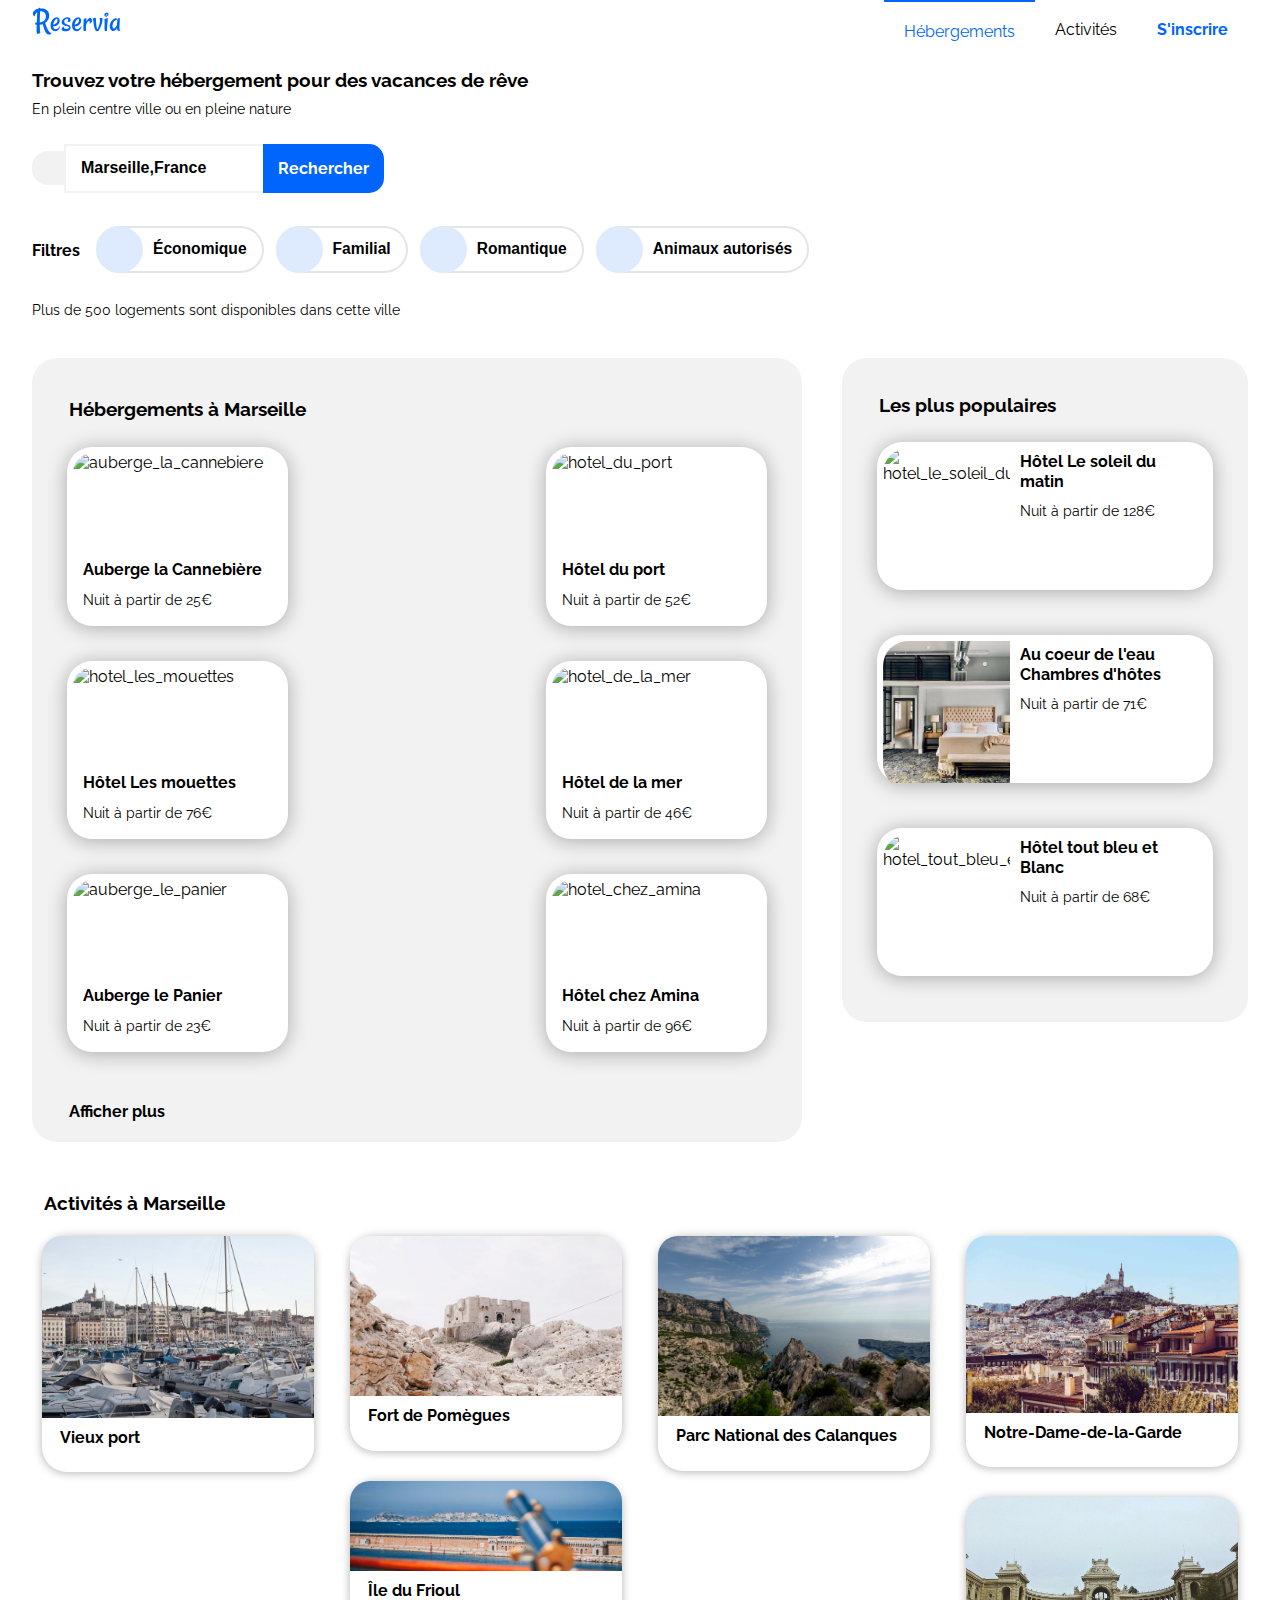
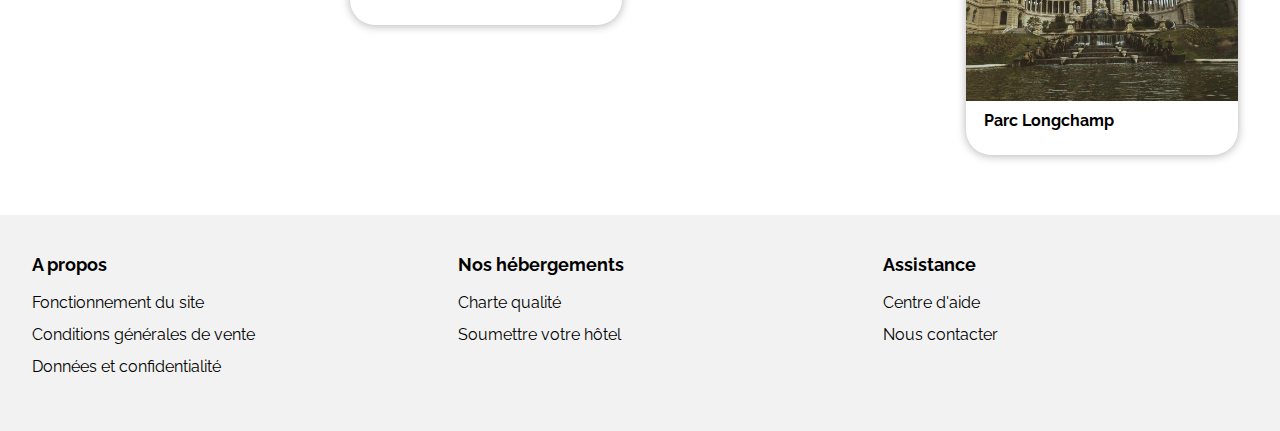
==== commit 8a13fad0: "Suppression des id en double pour les cartes activités et remplacement par des class" ====
--- a/index.html
+++ b/index.html
@@ -75,7 +75,7 @@
                 <p><i class="fas fa-info-circle"></i> Plus de 500 logements sont disponibles dans cette ville</p>
             </div>
 
-            <section>
+            <section class="hebergements">
                 <div class="hotel-grid">
                     <h2>Hébergements à Marseille</h2>
 
@@ -278,7 +278,7 @@
                     <div class="card-activity">
                         <figure>
                             <div class="activity-picture">
-                                <div id="pict-xl">
+                                <div class="pict-xl">
 
                                     <a href="#">
 
@@ -333,7 +333,7 @@
                         <figure>
                             <div class="activity-picture">
 
-                                <div id="pict-xl">
+                                <div class="pict-xl">
 
                                     <a href="#">
                                         <img src="img/activites/1_xlarge/parc_national_des_calanques_large.jpg"
@@ -351,7 +351,7 @@
                     <div class="card-activity">
                         <figure>
                             <div class="activity-picture">
-                                <div id="dame-parc">
+                                <div class="dame-parc">
                                     <a href="#">
                                         <img src="img/activites/3_medium/notre_dame_de_la_garde_medium.jpg"
                                             alt="notre_dame_de_la_garde"></a>
@@ -366,7 +366,7 @@
 
                         <figure>
                             <div class="activity-picture">
-                                <div id="dame-parc">
+                                <div class="dame-parc">
                                     <a href="#">
                                         <img src="img/activites/3_medium/parc_longchamp_medium.jpg"
                                             alt="parc_longchamp"></a>
--- a/Style.css
+++ b/Style.css
@@ -66,15 +66,22 @@
 
 h1, h2 {
     font-weight: bold;
-    font-size:1.1em;
+    font-size:1.2em;
     line-height: 0.7em;
 }
 
+h2 {
+    padding-left: 12px;
+}
+
 /*Pour la section hébergements et activités*/
 
 section {
-    display: flex;
     flex-wrap: nowrap;
+}
+
+.hebergements {
+    display: flex;
 }
 
 /*barre de recherche, titre et p*/
@@ -90,7 +97,7 @@
     background-color:  #f2f2f2;
     padding: 16px;
     padding-bottom: 18px;
-    padding-top:15px;
+    padding-top: 16px;
 }
 
 input {
@@ -120,7 +127,7 @@
     border:none;
     border-radius: 0px 15px 15px 0px;
     border-color: #f2f2f2;
-    padding: 14px;
+    padding: 15px;
     margin-left: -10px;
     background-color: #0065fc;
 }
@@ -159,7 +166,6 @@
     margin: 6px;
     height:47px;
     padding: 5px 15px 5px 0;
-    align-items: center;
     border-left: 0;
 }
 
@@ -192,13 +198,13 @@
 .fa-info-circle {
     color: white;
     background-color: #0065fc;
-    border-radius: 60%;
+    border-radius: 50%;
 }
 
 /*Hébergements et activités*/
 
 .fa-chart-line {
-    padding-left: 135px;
+    padding-left: 120px;
 }
 
 .fa-star {
@@ -262,15 +268,24 @@
     flex-wrap: wrap;
     border-radius: 25px 25px 25px 25px;
     background-color: #f2f2f2;
-    padding:25px;
-    margin-top: 20px;
+    padding: 35px 25px 0px 25px;
+    margin-top: 40px;
+}
+
+.hotel-grid h2 {
+    margin-top: 10px;
+}
+
+.hotel-grid h4 {
+    margin-top: 30px;
+    padding-left: 12px;
 }
 
 .hotel-card-picture {
     position: relative;
     width: 100%;
     height: 0;
-    padding-bottom: 56.25%;
+    padding-bottom: 46.25%;
     overflow: hidden;
 }
 
@@ -284,10 +299,10 @@
     background-color: white;
     border-radius: 25px 25px 25px 25px;
     box-shadow:  0px 2px 20px rgba(0, 0, 0, 0.3);
-    margin-top: 10px;
-    margin-bottom: 35px;
+    margin-top: 15px;
+    margin-bottom: 20px;
     padding: 6px;
-    width:28%;
+    width:29%;
 }
 
 .hotel-card-picture img {
@@ -298,58 +313,45 @@
 
 /*section aside Les plus populaires*/
 
-aside {
-    padding-left:15px;
-    width:50%;
-}
 
 #populaires {
     flex-direction: column;
     border-radius: 25px 25px 25px 25px;
-    margin-left: 20px;
-    margin-top: 20px;
-    padding: 20px 20px 35px 20px;
+    margin-left: 40px;
+    margin-top: 40px;
+    padding: 25px 25px 1px 25px;
     background-color: #f2f2f2;
 }
 
-#populaires h1 {
-    padding-left: 15px;
-}
-
 #populaires figcaption {
     display: flex;
     flex-direction: column;
-    width: 10em;
-    margin:0;
-    padding-top: 20px;
+    width: 19rem;
     text-align: left;
 }
 
 #populaires figure {
     display: flex;
     border-radius: 25px 25px 25px 25px;
+    box-shadow: 0px 2px 20px rgba(0, 0, 0, 0.3);
     background-color: white;
-    padding-bottom: 4px;
-    margin-top: 25px;
-    margin-right: 65px;
+    margin-top: 30px;
 }
 
 .hotel-card-popular img {
     border-radius: 25px 0px 0px 25px;
-    width:140px;
 }
 
 .hotel-card-popular figure {
-    margin-bottom: 35px;
-    height: 10em;
+    margin-bottom: 45px;
 }
 
 .hotel-card-picture2 {
     position:relative;
-    width: 45%;
-    padding: 5px 5px 5px;
-    height: 1.3em;
-    padding-bottom: 36.25%;
+    width: 60%;
+    padding: 6px 6px;
+    height: 100%;
+    padding-bottom: 42.25%;
     overflow: hidden;
 }
 
@@ -360,7 +362,7 @@
 }
 
 #populaires .fa-star {
-    line-height: 6em;
+    line-height: 5em;
 }
 
 /*Dernière section activités*/
@@ -375,7 +377,7 @@
     flex-wrap: nowrap;
     justify-content: space-between;
     align-content: space-between;
-    margin-bottom: auto;
+    margin-bottom: 30px;
 }
 
 .activity figcaption {
@@ -397,59 +399,32 @@
     flex-grow: 1;
 }
 
-/*.card-activity1 img {    
+.card-activity {
+    width: 24%;
+}
+
+.card-activity figure {
+    display: flex;
+    flex-direction: column;
+    margin-bottom: 30px;
+}
+
+.activity-picture a {
+    display: block;
+}
+
+/*Port et Parc National*/
+
+#pict-xl img {
+    height: 335px;
     object-fit: cover;
-    height:340px;
-    width:270px;
-    border-radius: 25px 25px 0px 0px;
-    margin-bottom: 12px;
-}*/
-
-.card-activity {
-    width: 25%;
+}
+
+#pict-xl a {
     height: 100%;
-    display: flex;
-    flex-direction: column;
-}
-
-#activity-xl figure {
-    height: 100%;
-    display: flex;
-    flex-direction: column;
-    flex-grow: 1;
-
-}
-
-#activity-xl img {
-    object-fit: cover;
-    width: 100%;
-    height: 100%;
-    border-radius: 25px 25px 0px 0px;
-    margin-bottom: 12px;
-}
-
-/*#activity-xl figure img {
-    width: 100%;
-    height: 100%;
-    object-fit: cover;
-}*/
-
-#activity-xl a {
-    display: block;
-    height: 100%;
-}
-
-/*.card-activity2 img {
-    object-fit:cover;
-    height:140px;
-    width: 270px;
-    border-radius:25px 25px 0px 0px;
-    margin-bottom: 12px;
-}*/
-
-/*.card-activity2 figure {
-    margin-bottom: 36px;
-}*/
+}
+
+/*Fort et Frioul*/
 
 #fort img {
     height: 160px;
@@ -465,21 +440,16 @@
     padding-top: 27px;
 }
 
-/*.card-activity3 img {
+/*Notre Dame et Parc*/
+
+#dame-parc img {
+    height: 125px;
     object-fit: cover;
-    height:130px;
-    width: 270px;
-    border-radius: 25px 25px 0px 0px;
-    margin-bottom: 12px;
-}*/
-
-/*.card-activity3 figure {
-    margin-bottom: 25px;
-}*/
-
-
-/* FOOTER */
-    /* configuration des sections du footer */
+}
+
+
+                                            /* FOOTER */
+/* configuration des sections du footer */
 
 footer h1 {
     font-size: 1.10em;
@@ -515,9 +485,9 @@
 
 
 
-                        /*#################*/
-                        /*Partie responsive*/
-                        /*#################*/
+                                        /*#################*/
+                                        /*Partie responsive*/
+                                        /*#################*/
 
 /*Responsive mobile*/
 
@@ -539,11 +509,11 @@
 
     body h1 {
         line-height: 1.2em;
-        font-size:1em;
+        font-size:1.3em;
     }
 
     h2 {
-        font-size: 1.1em;
+        font-size: 1.4em;
         padding: 10px;
     }
 
@@ -577,7 +547,10 @@
         font-size: 0.8em;
         margin-bottom: 14px;
     }
-    
+    .liens-menu a {
+        padding-bottom: 0.5rem;
+    }
+
     header ul {
         padding:0px;
         width: 100%;
@@ -659,25 +632,193 @@
         margin-top: 0;
     }
 
-    /*Section populaires et hébergements*/
-    
-    section {
+    #populaires {
+        width: 100%;
+        margin-left: 0;
+    }
+
+    .hotel-grid {
+        padding: 0;
+        background-color: transparent;
+        order:2;
+    }
+
+    .hotel-grid figure {
+        margin: 10px;
+    }
+
+    .hotel-card-picture{
+        padding-bottom: 40.25%;
+    }
+
+    .hotel-cards {
+        flex-direction: column;
+        flex-wrap: nowrap;
+    }
+
+    .hotel-cards figure{
+        width:100%;
+    }
+
+    .hotel-grid h4 {
+        padding: 10px;
+    }
+
+    /*Activités*/
+
+    /*id de la section*/
+
+    #act-Marseille {
+        margin:0;
+    }
+
+    .activity {
         flex-wrap: wrap;
+        flex-direction: column;
+        order:3;
+    }
+
+    .card-activity {
+        width: 100%;
+    }
+
+    .activity img {
+        width: 100%;
+    }
+
+    /*Vieux port et Parc national des Calanques*/ 
+    
+    #pict-xl img {
+        height: 15rem;
+        object-fit: cover;
+    }
+
+    /*Fort de Pomègues et Ile du Frioul*/
+
+    #fort img {
+        height: 15rem;
+        object-fit: cover;
+    }
+
+    #frioul img {
+        height: 15rem;
+        object-fit: cover;
+    }
+
+    /*Notre Dame et Parc*/
+
+    #dame-parc img {
+        height: 15rem;
+        object-fit: cover;
+    }
+
+    /*Footer*/
+
+    .footer-sections {
+        flex-direction: column;
+    }
+    .footer-box {
+        flex-direction: column;
+        padding: 1rem;
+    }
+}
+
+
+                                /*Responsive tablette*/
+
+    @media (min-width: 768px) and (max-width: 1024px){
+    
+    .container {
+    padding: 5px;
+    }
+        
+    /*Populaires*/
+
+
+    #populaires {
+        margin-top: 0;
+        padding: 5px;
+        background-color: transparent;
+    }
+
+    #populaires figure {
+        display: block;
+        padding: 0px 20px 1px 0px;
+        border-radius: 40px 40px 25px 25px;
+        box-shadow: 0px 2px 20px rgba(0, 0, 0, 0.3);
+        margin-right: 15px;
+    }
+
+    #populaires figcaption {
+        margin: 7px;
+        padding-top: 5px;
+        width: 10rem;
+    }
+    
+    .hotel-card-popular img {
+        border-radius: 40px 40px 0px 0px;
+    }
+
+    .hotel-card-picture2 {
+        height: 2.9em;
+        width: 12em;
+        padding-bottom: 56.25%;
+        margin: 0;
+    }
+
+    .fa-chart-line {
+        padding-left: 30px;
+    }
+
+    #populaires .fa-star {
+        line-height: 0;
+    }
+
+    #populaires h2 {
+        font-size:1.3em;
+        padding: 15px;
+        width: 100%;
+        text-align: center;
+    }
+
+    /*Hébergements*/
+    
+    .hotel-grid {
+        padding: 0;
+    }
+
+    .hotel-grid h2 {
+        text-align: center;
+        font-size: 1.3em;
+    }
+
+    .hotel-grid h4 {
+        text-align: center;
+    }
+
+    .hotel-cards {
+        flex-direction: row;
+        justify-content: space-around;
+        flex-wrap: wrap;
+    }
+
+    .hotel-cards figure {
+        width: 29%;
     }
 
     /*Les plus populaires*/
-
+    
     aside {
         width: 100%;
         padding: 0;
     }
 
+    #tablette {
+        display: flex;
+        justify-content: center;
+    }
+
     #populaires {
-        flex-direction: column;
-        order:1;
-        border-radius:0px;
-        padding: 1px;
-        width:100%;
         margin-left:0;
     }
 
@@ -687,15 +828,22 @@
 
     #populaires figcaption {
         line-height: 1.3em;
-    }
-
+        padding-top: 0;
+        margin: 15px;
+    }
+
+    .hotel-card-popular {
+        width: 30%;
+    }
+    
     .hotel-card-popular figure {
         margin-bottom: 15px;
     }
     
     .hotel-card-picture2 {
-        height:0.9em;
-        padding-bottom: 39.25%;
+        height:100%;
+        width: 100%;
+        padding-bottom: 56.25%;
     }
 
     /*Hébergements*/
@@ -710,173 +858,6 @@
         padding-right: 0;
         width: 100%;
     }
-    
-    .hotel-grid figure {
-        margin: 10px;
-    }
-
-    .hotel-card-picture{
-        padding-bottom: 40.25%;
-    }
-
-    .hotel-cards {
-        flex-direction: column;
-        flex-wrap: nowrap;
-    }
-
-    .hotel-cards figure{
-        width:auto;
-    }
-
-    .hotel-grid h4 {
-        padding: 10px;
-    }
-
-    /*Activités*/
-
-    /*id de la section*/
-
-    #act-Marseille {
-        margin:0;
-    }
-
-    .activity {
-        flex-wrap: wrap;
-        flex-direction: column;
-        order:3;
-    }
-
-    .activity img {
-        width: 20rem;
-        height: 9rem;
-    }
-
-    /*Vieux port et Parc national des Calanques*/ 
-    
-    .card-activity1 figure {
-        margin-bottom: 20px;
-    }
-
-    /*Fort de Pomègues et Ile du Frioul*/
-
-    .card-activity2 figure {
-        margin-bottom:18px;
-    }
-
-    #fort figure {
-        margin-bottom: 10px;
-    }
-
-    #fort img{
-        height: 140px;
-    }
-
-    #frioul img {
-        height: 140px;
-    }
-
-    /*Footer*/
-
-    .footer-sections {
-        flex-direction: column;
-    }
-    .footer-box {
-        flex-direction: column;
-    }
-}
-    /*Responsive tablette*/
-
-    @media (min-width: 768px) and (max-width: 1024px){
-    
-    .container {
-    padding: 5px;
-    }
-        
-    /*Populaires*/
-
-    aside {
-        width: auto;
-    }
-
-    #populaires {
-        margin-top: 0;
-        padding: 5px;
-        background-color: transparent;
-    }
-
-    #tablette {
-        display: flex;
-        justify-content: center;
-    }
-
-    .hotel-card-popular figure {
-        margin: 0;
-    }
-
-    #populaires figure {
-        display: block;
-        padding: 0px 16px 105px 0px;
-        box-shadow: 0px 2px 20px rgba(0, 0, 0, 0.3);
-        margin-right: 20px;
-    }
-
-    #populaires figcaption {
-        margin: 7px;
-        padding-top: 5px;
-    }
-    
-    .hotel-card-popular img {
-        width:13rem; 
-        border-radius: 15px 15px 15px 15px;
-    }
-
-    .hotel-card-picture2 {
-        overflow: unset;
-        height: 2.9em;
-        width: 12em;
-        padding-bottom: 56.25%;
-        margin: 0;
-    }
-
-    .fa-chart-line {
-        padding-left: 30px;
-    }
-
-    #populaires .fa-star {
-        line-height: 0;
-    }
-
-    #populaires h2 {
-        font-size:1.3em;
-        padding: 0;
-        width: 100%;
-        text-align: center;
-    }
-
-    /*Hébergements*/
-    
-    .hotel-grid {
-        padding: 0;
-    }
-
-    .hotel-grid h2 {
-        text-align: center;
-        font-size: 1.3em;
-    }
-
-    .hotel-grid h4 {
-        text-align: center;
-    }
-
-    .hotel-cards {
-        flex-direction: row;
-        justify-content: space-around;
-        flex-wrap: wrap;
-    }
-
-    .hotel-cards figure {
-        width: 29%;
-    }
 
     /*activités*/
 
@@ -884,8 +865,8 @@
         flex-direction: row;
     }
 
-    .card-activity1 img {
-        height:360px ;
+    .card-activity {
+        width: 100%;
     }
 
     #act-Marseille h2 {
@@ -896,15 +877,35 @@
     /*footer*/
 
     .footer-box {
-        flex-direction: row;
-    }
-
+        flex-direction: column;
+        padding: 1rem;
+    }
+
+    }
+
+    @media screen and (max-width:1024px) {
+        
+        .hebergements {
+            flex-direction: column;
+        }
     }
 
     @media screen and (max-width: 767px) {
 
+        #populaires {
+            order: 1;
+            margin-left: 0;
+            width: 100%;
+            border-radius: 0;
+        }
+
+        .hotel-grid {
+            order: 2;
+        }
+
         #populaires figure {
-            margin-right: 0;
+            margin-right: 1rem;
+            padding-bottom: 6px;
         }
 
         .hotel-card-popular figure {
@@ -915,6 +916,11 @@
             width: 100%;
         }
 
+        .card-activity figure {
+            width: 100%;
+            height: 100%;
+        }
+
     }
 
     @media screen and (min-width: 981px) {
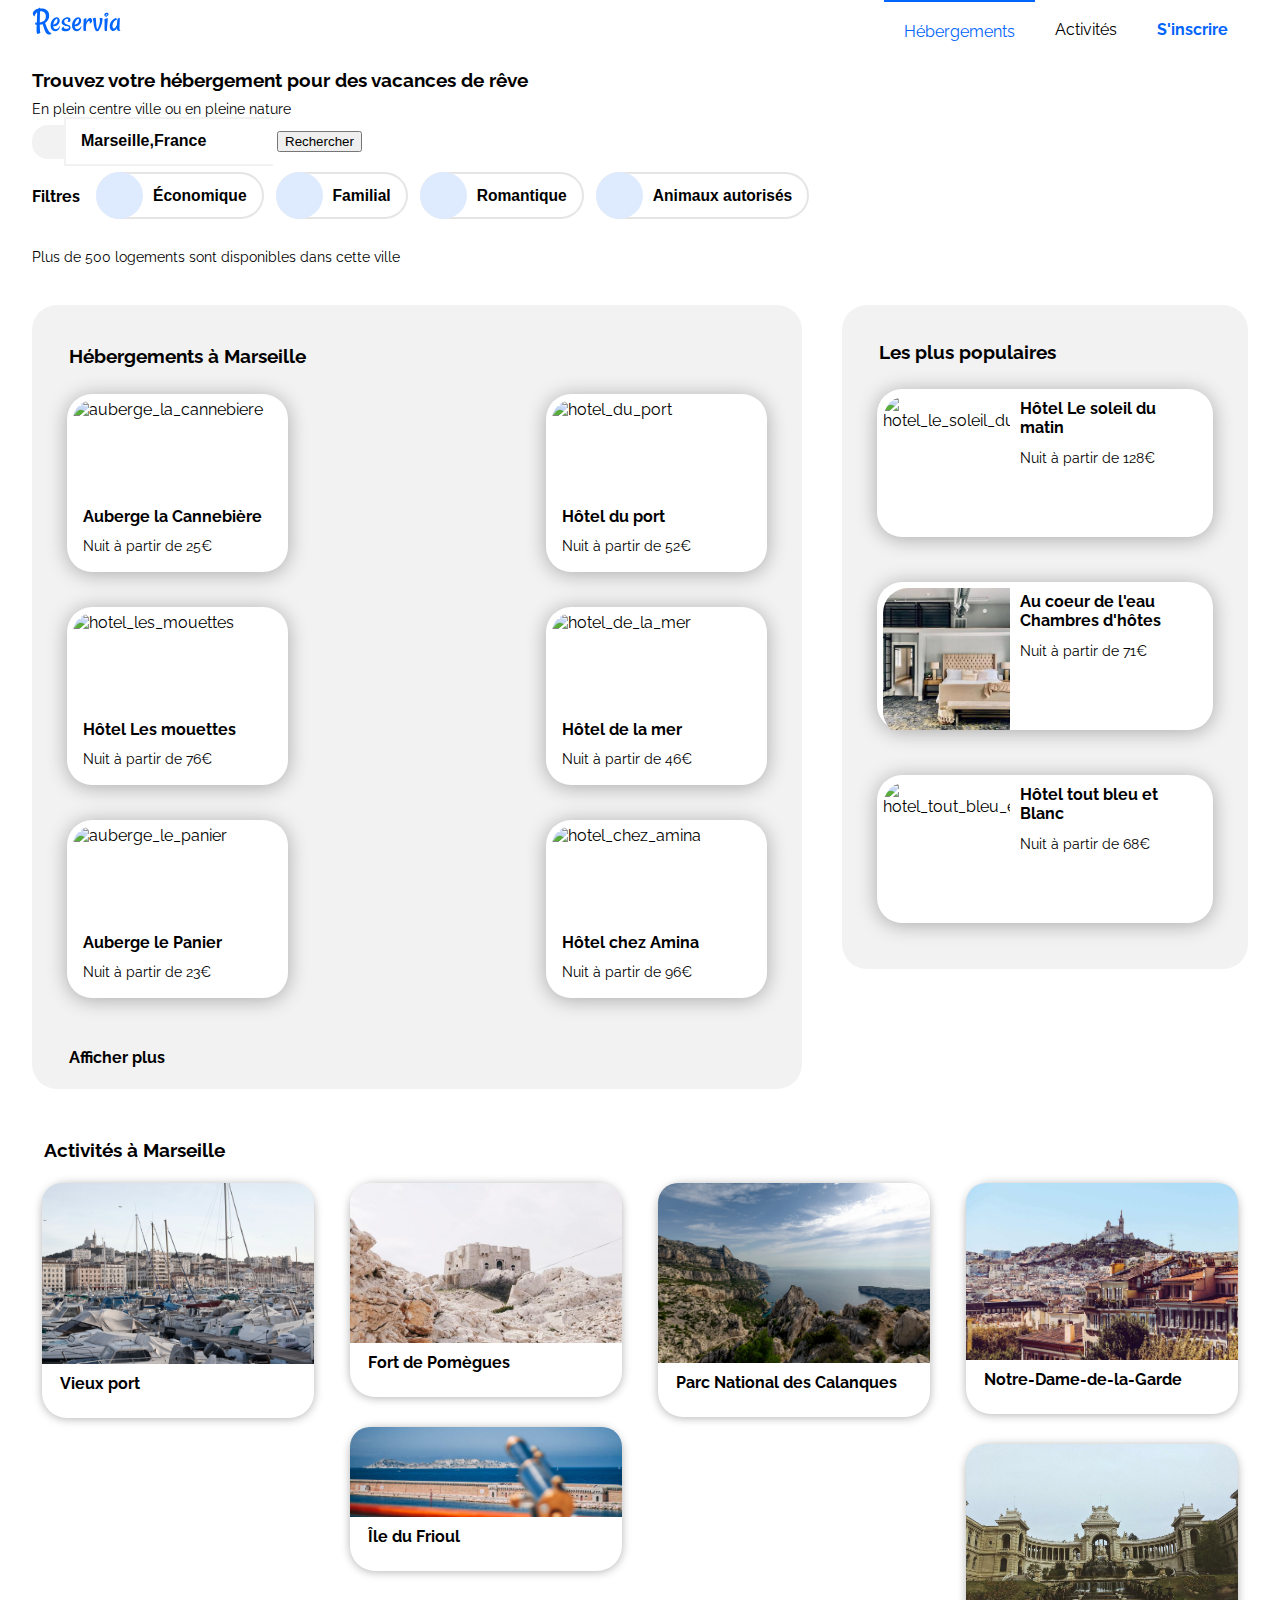
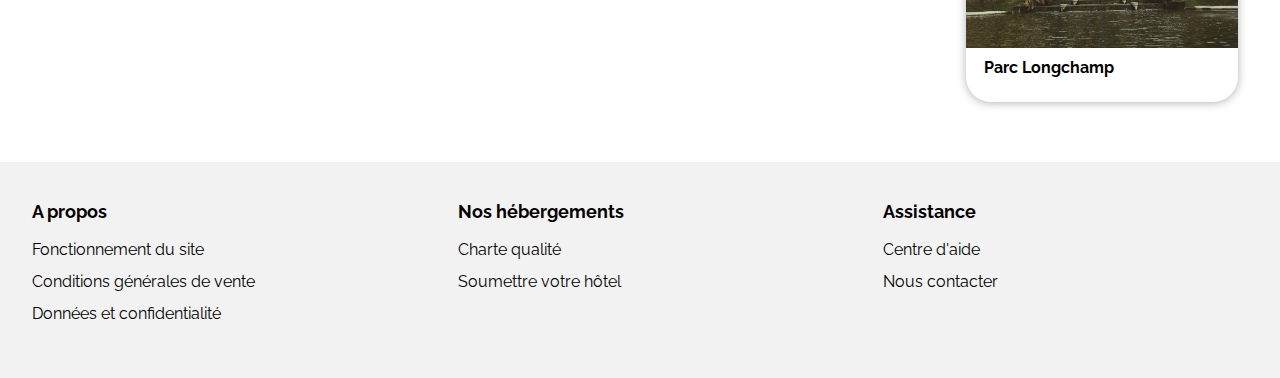
==== commit 55fa2d63: "Corrections champ de recherche" ====
--- a/index.html
+++ b/index.html
@@ -7,8 +7,8 @@
     <meta name="viewport" content="width=device-width" />
     <link rel="preconnect" href="https://fonts.gstatic.com">
     <link href="https://fonts.googleapis.com/css2?family=Raleway:wght@300;400;700&display=swap" rel="stylesheet">
+    <link href="./css/all.css" rel="stylesheet">
     <link href="Style.css" rel="stylesheet" />
-    <link href="./css/all.css" rel="stylesheet">
     <title>Reservia</title>
 </head>
 
@@ -40,9 +40,14 @@
                 <p>En plein centre ville ou en pleine nature</p>
 
                 <div class="recherche">
-                    <i class="fas fa-map-marker-alt"></i><input type="search" placeholder="Marseille,France">
-
-                    <h5>Rechercher<i class="fas fa-search"></i></h5>
+                    <i class="fas fa-map-marker-alt"></i>
+                    <form action="#">
+
+                        <input type="text" name="area" id="area" placeholder="Marseille,France" />
+
+                        <button class="recherche-submit"><i class="fas fa-search"></i><span>Rechercher</span></button>
+
+                    </form>
                 </div>
 
 
